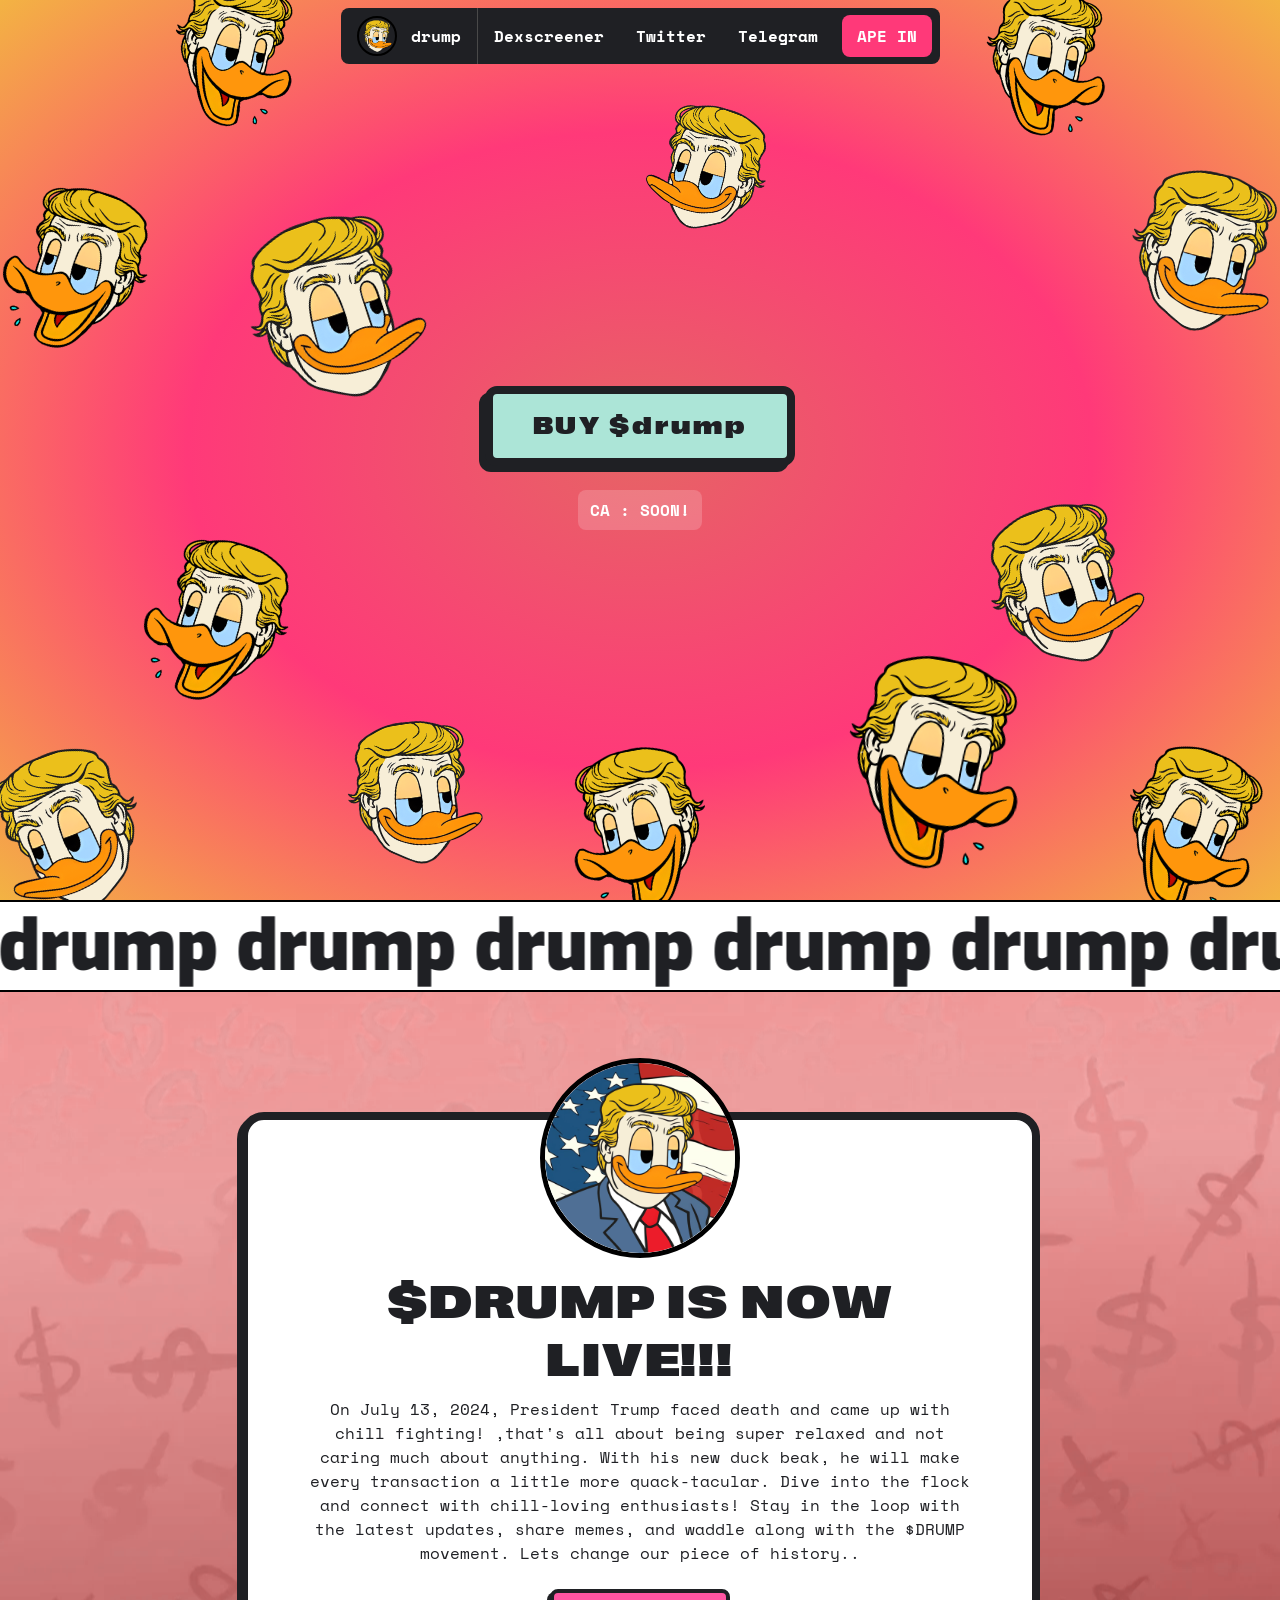
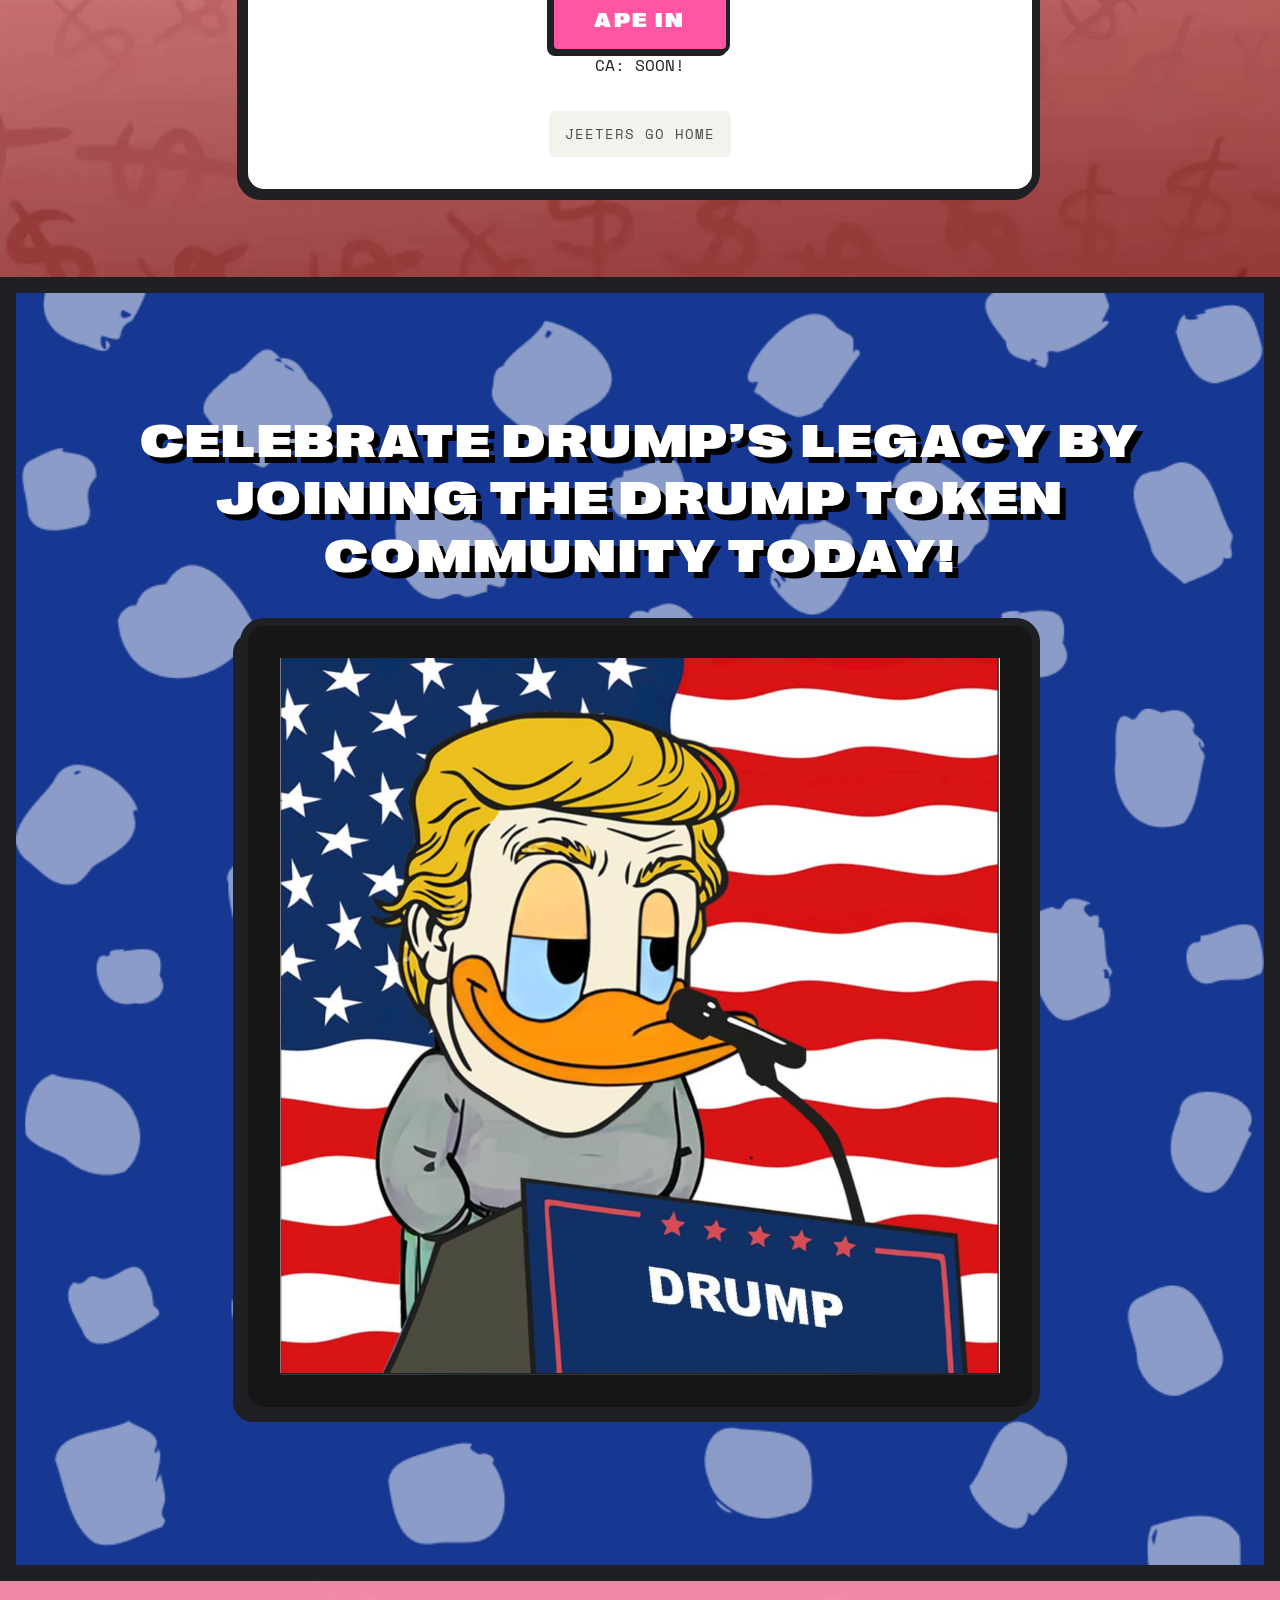
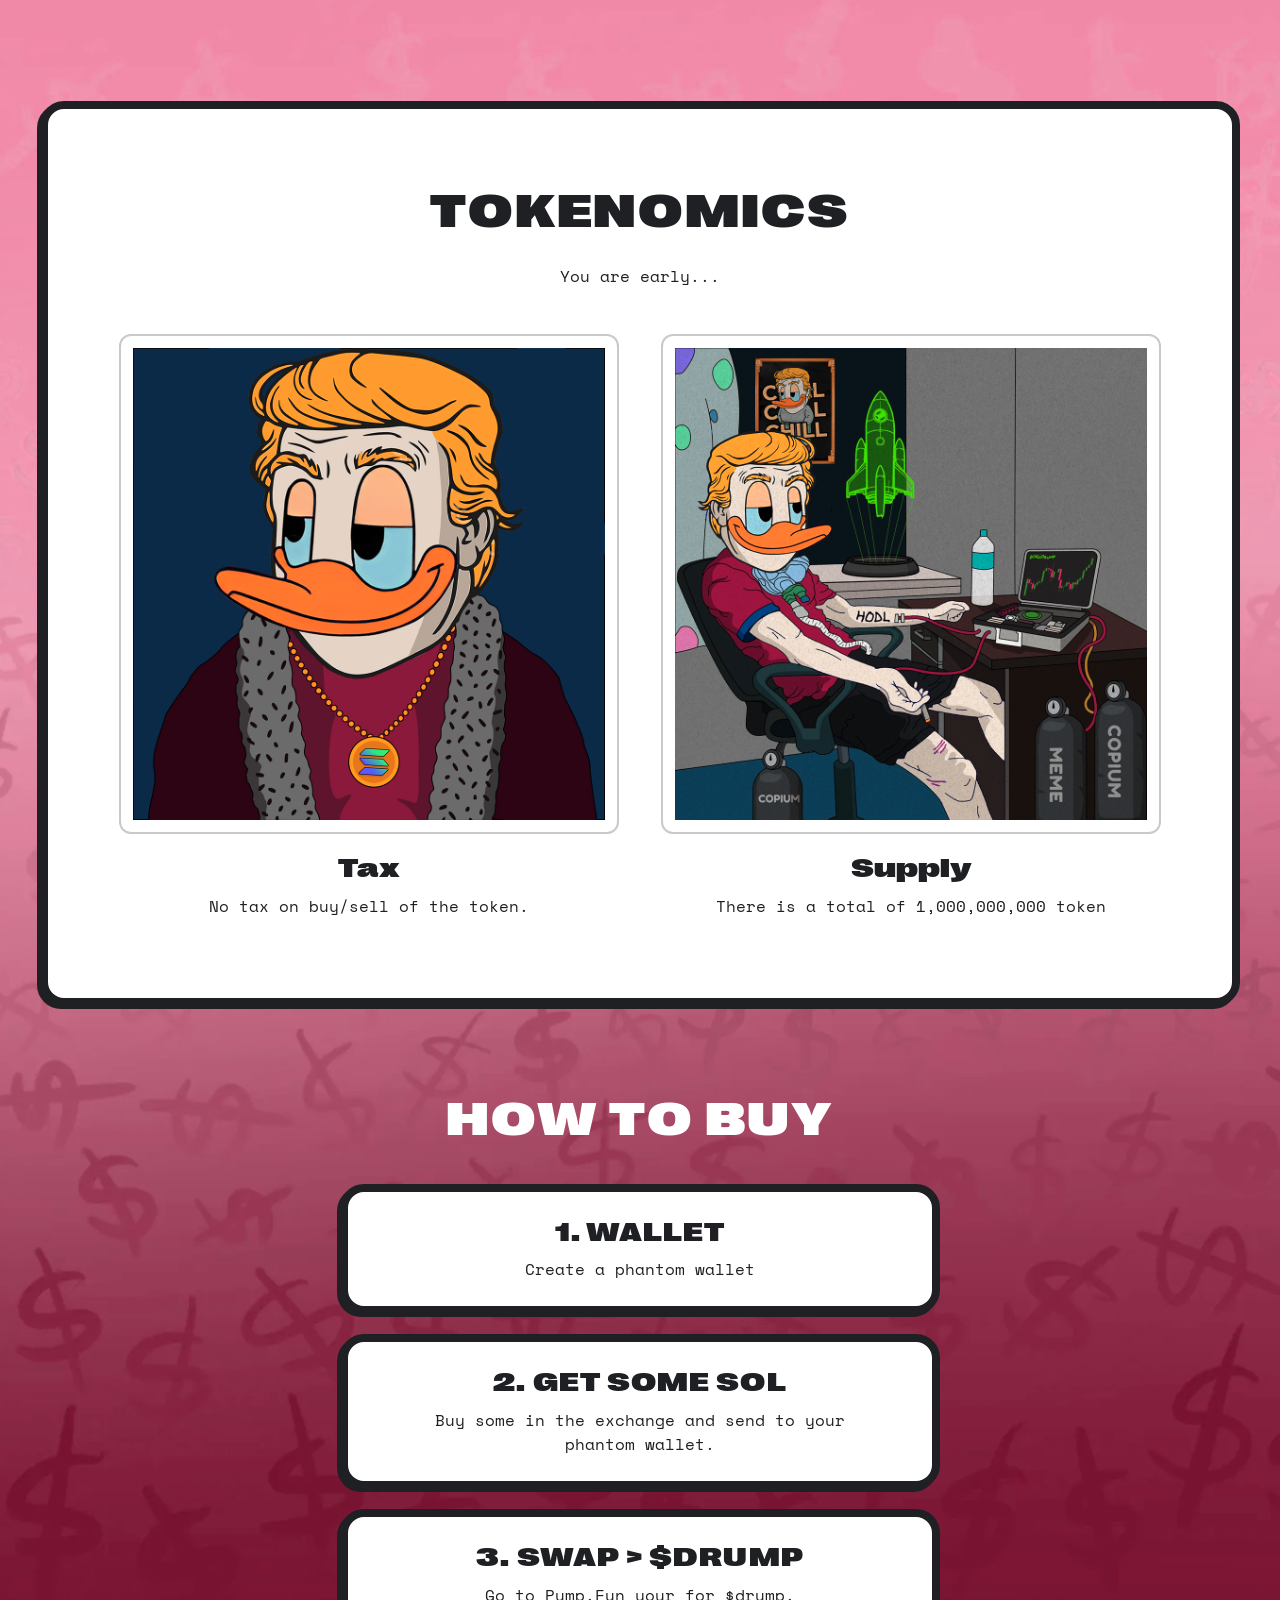
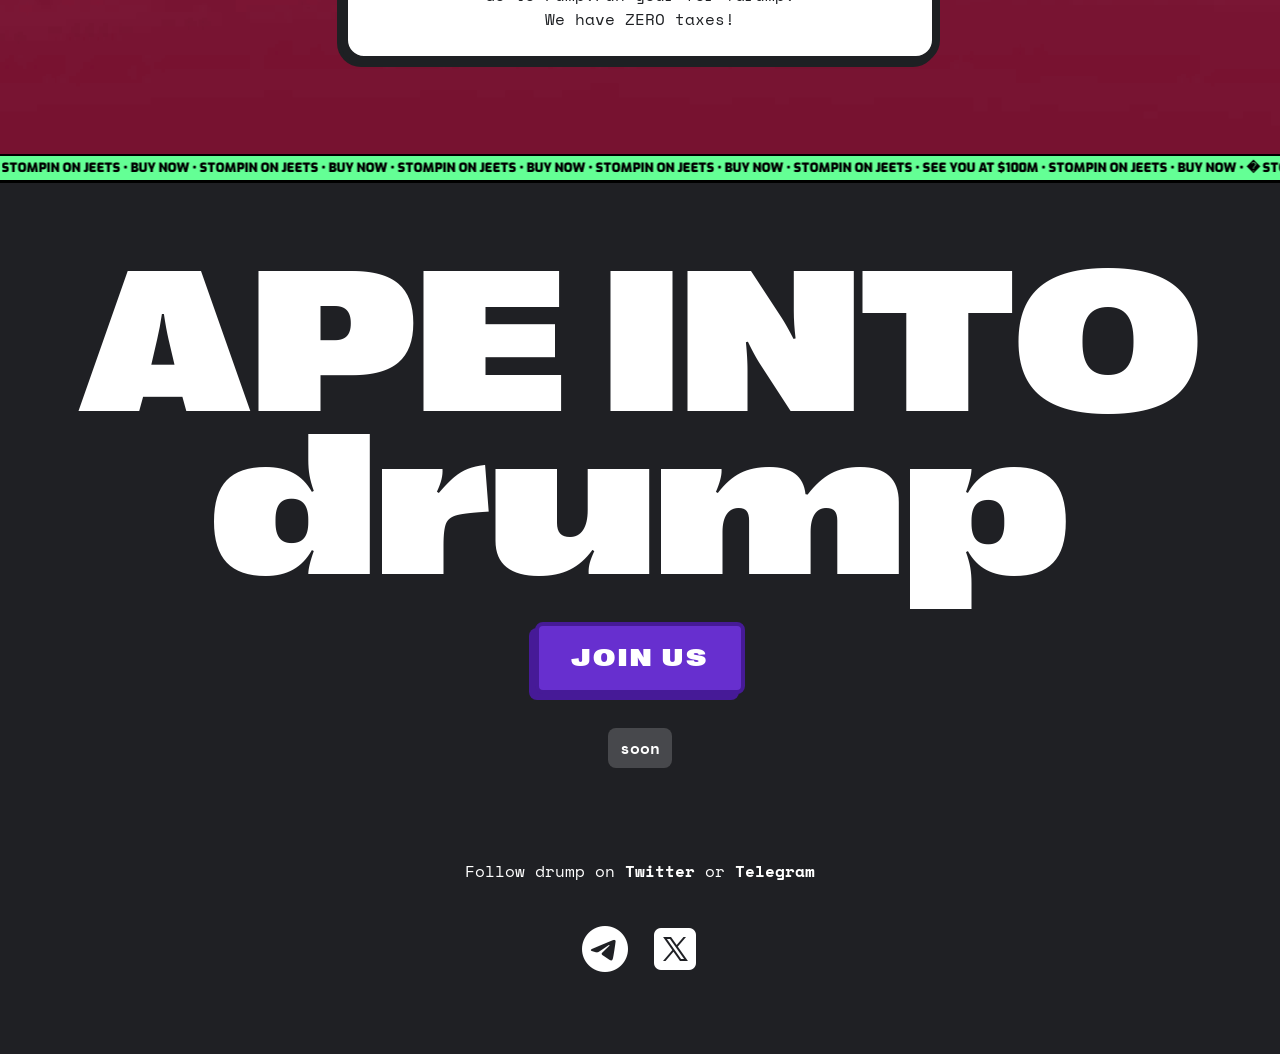
==== index.html @ f3716bbe "Add files via upload" ====
<!DOCTYPE html><html data-wf-domain="" data-wf-page="660a8a5ff59271e8c9018445" data-wf-site="660a8a5ff59271e8c901840b" class="w-mod-js"><head>
	<meta http-equiv="Content-Type" content="text/html; charset=UTF-8">
		<title>drump</title>
	<link rel="canonical" href="https://www.mattfurie0x79.com">
		<meta content="Welcome to the sweet and exciting world of Gummies Coin, the tastiest token on the Binance Smart Chain (BSC)! We're not just any meme coin, we're the first cryptocurrency inspired by the delicious energy of gummy bears." name="description">
		<meta content="width=device-width, initial-scale=1" name="viewport">
		<link href="../../chilldrump.com/css/gum.css" rel="stylesheet" type="text/css">
		<link href="https://fonts.googleapis.com/" rel="preconnect">
		<link href="https://fonts.gstatic.com/" rel="preconnect">
		<script src="../../chilldrump.com/js/webfont.js" type="text/javascript"></script>
		<script type="text/javascript">
			WebFont.load({
				google: {
					families: [
						"Exo:100,100italic,200,200italic,300,300italic,400,400italic,500,500italic,600,600italic,700,700italic,800,800italic,900,900italic",
						"PT Sans:400,400italic,700,700italic",
						"Space Mono:regular,700",
					],
				},
			});
		</script>
		<script type="text/javascript">
			!(function (o, c) {
				var n = c.documentElement,
					t = " w-mod-";
				(n.className += t + "js"),
					("ontouchstart" in o ||
						(o.DocumentTouch && c inchilldrumpceof DocumentTouch)) &&
						(n.className += t + "touch");
			})(window, document);
		</script>
		<link href="../../chilldrump.com/matt/fav.png" rel="shortcut icon" type="image/x-icon">
		<link href="../../chilldrump.com/matt/fav.png" rel="apple-touch-icon">
		<script defer="" src="../../chilldrump.com/js/copyclip.js"></script>
		<style type="text/css">
			.FloatingBackground__Container-sc-xsfpc5-0 {
				display: none;
			}
			.hero-heading {
				-webkit-text-stroke: 8px #1f2024;
				color: white;
			}
			@media all and (min-width: 768px) and (max-width: 1024px) {
				.hero-heading {
					-webkit-text-stroke: 4px;
					color: white;
				}
			}
			@media all and (min-width: 480px) and (max-width: 768px) {
				.hero-heading {
					-webkit-text-stroke: 2px;
				}
			}
		</style>
	</head>
	<body style="overflow-x: hidden">
		<div data-collapse="small" data-animation="default" data-duration="400" data-easing="ease" data-easing2="ease" role="banner" class="navbar w-nav">
			<div class="container w-container">
				<a href="" aria-current="page" class="brand w-nav-brand w--current"><img src="../../chilldrump.com/matt/1.png" loading="lazy" width="240" sizes="(max-width: 479px) 21vw, 40px" alt="" class="mint-card-image _000">
					<div class="nav-link logo">drump</div>
				</a>
				<nav role="navigation" class="nav-menu w-nav-menu">
					<a href="https://dexscreener.com/" target="_blank" class="nav-link w-nav-link">Dexscreener</a>
					<a href="https://x.com/Drump0NSOL" target="_blank" class="nav-link w-nav-link">Twitter</a>
					<a href="https://t.me/+L5KY-3obNJIxZDE0" target="_blank" class="nav-link w-nav-link">Telegram</a>
					<a id="connect" href="https://pump.fun" target="_blank" class="button nav w-button">APE IN</a>
				</nav>
				<div class="menu-button w-nav-button">
					<div class="icon w-icon-nav-menu"></div>
				</div>
			</div>
		</div>
		<section id="hero" class="hero-section">
			<div class="hero-container">
				<img src="../../chilldrump.com/matt/1.png" loading="lazy" width="132" data-w-id="a0208f05-c583-671a-6efe-07d1819420de" alt="" class="image-9 cr1"><img src="../../chilldrump.com/matt/3.png" loading="lazy" width="132" alt="" class="image-9 cl1"><img src="../../chilldrump.com/matt/2.png" loading="eager" width="132" alt="" class="image-9 tr"><img src="../../chilldrump.com/matt/2.png" loading="eager" width="132" data-w-id="a0208f05-c583-671a-6efe-07d1819420e1" alt="" class="image-9 tl"><img src="../../chilldrump.com/matt/4.png" loading="lazy" width="132" data-w-id="a0208f05-c583-671a-6efe-07d1819420e2" alt="" sizes="(max-width: 479px) 100vw, (max-width: 767px) 33vw, (max-width: 991px) 160.17721557617188px, 16vw" class="image-9 cr2 _738 _0292 _727272"><img src="../../chilldrump.com/matt/1.png" loading="lazy" width="132" sizes="(max-width: 479px) 85.8092041015625px, (max-width: 767px) 137.29473876953125px, (max-width: 991px) 160.17718505859375px, 18vw" alt="" class="image-9 cr2 _738 _0292"><img src="../../chilldrump.com/matt/2.png" loading="lazy" width="132" sizes="(max-width: 479px) 100vw, (max-width: 767px) 29vw, 21vw" alt="" class="image-9 cr2 _738"><img src="../../chilldrump.com/matt/1.png" loading="lazy" width="132" data-w-id="a0208f05-c583-671a-6efe-07d1819420e3" alt="" class="image-9 cl2"><img src="../../chilldrump.com/matt/3.png" loading="lazy" width="132" data-w-id="a0208f05-c583-671a-6efe-07d1819420e4" alt="" class="image-9 bl1"><img src="../../chilldrump.com/matt/1.png" loading="lazy" width="132" data-w-id="a0208f05-c583-671a-6efe-07d1819420e5" alt="" class="image-9 br1"><img src="../../chilldrump.com/matt/2.png" loading="lazy" width="132" data-w-id="a0208f05-c583-671a-6efe-07d1819420e6" alt="" class="image-9 br"><img src="../../chilldrump.com/matt/3.png" loading="lazy" width="132" data-w-id="a0208f05-c583-671a-6efe-07d1819420e7" alt="" class="image-9 bc"><img src="../../chilldrump.com/matt/4.png" loading="eager" width="132" data-w-id="a0208f05-c583-671a-6efe-07d1819420e8" alt="" sizes="(max-width: 479px) 135.74826049804688px, (max-width: 767px) 162.89791870117188px, (max-width: 991px) 190.04757690429688px, 22vw" class="image-9"><a href="https://pump.fun/" id="mint-button" target="_blank" class="primary-button-2 hero w-button">BUY $drump</a>
				<div class="hero-price">
					<strong fs-copyclip-message="Copied!" fs-copyclip-element="click">CA : SOON!</strong>
				</div>
				<div class="hero-price _7782">
					<strong fs-copyclip-message="Copied!" fs-copyclip-element="click" class="bold-text">CA : SOON!</strong>
				</div>
			</div>
		</section>
		<div class="service-banner">
			<div class="service-text">
				<div data-w-id="b1efa7fc-f43b-7996-b8ea-10098c353b07" style="
						transform: translate3d(-173.165px, 0px, 0px)
							scale3d(1, 1, 1) rotateX(0deg) rotateY(0deg)
							rotateZ(0deg) skew(0deg, 0deg);
						transform-style: preserve-3d;
						will-change: transform;
					" class="text-block-3">
					drump
					drump
					drump
					drump
					drump
					drump
					drump
				</div>
			</div>
		</div>
		<section id="mint" class="mint-section">
			<div class="minting-container _929922 w-container">
				<img src="../../chilldrump.com/matt/1.jpg" loading="lazy" width="240" sizes="(max-width: 479px) 52vw, (max-width: 767px) 124px, 200px" alt="" class="mint-card-image">
				<h2>$drump is now LIVE!!!</h2>
				<p class="paragraph">
					On July 13, 2024, President Trump faced death and came up with chill fighting! ,that's all about being super relaxed and not caring much about anything. 

					With his new duck beak, he will make every transaction a little more quack-tacular.
					Dive into the flock and connect with chill-loving enthusiasts! 
					Stay in the loop with the latest updates, share memes, and waddle along with the $DRUMP movement.
					
					Lets change our piece of history..				</p>
				<a href="https://pump.fun/" target="_blank" class="primary-button w-button">APE IN</a>
                <p>
                    CA: SOON!
                </p>
				<div class="price">JEETERS GO HOME</div>
			</div>
		</section>
		<div class="intermission"></div>
		<div id="rarity" class="rarity-section">
			<h2 style="
					text-align: center;
					color: white;
					text-shadow: 6px 6px black;
				">
            Celebrate drump’s legacy by joining the drump Token community today!
			</h2>
			<br>
			<div class="rarity-chart">
                <img src="../../chilldrump.com/matt/header.png" alt="">
			</div>
		</div>
		<section id="mint" class="mint-section _0000">
			<div class="yourstuff-container w-container">
				<h2 id="w-node-_53143d5e-9415-8890-3439-88a314940cfa-c9018445">
					Tokenomics
				</h2>
				<p id="w-node-_53143d5e-9415-8890-3439-88a314940cfc-c9018445">
					You are early...
				</p>
				<div class="your-roboto-asseet">
					<img src="../../chilldrump.com/matt/3.jpg" loading="lazy" sizes="(max-width: 479px) 86vw, (max-width: 767px) 54vw, 40vw" alt="" class="your-roboto-image">
					<h3>Tax<br></h3>
					<p class="paragraph">
						No tax on buy/sell of the token.<br>
					</p>
				</div>
				<div class="your-roboto-asseet">
					<img src="../../chilldrump.com/matt/2.jpg" loading="lazy" sizes="(max-width: 479px) 86vw, (max-width: 767px) 39vw, 40vw" alt="" class="your-roboto-image">
					<h3>Supply</h3>
					<p class="paragraph">
						There is a total of 1,000,000,000 token <br>
					</p>
				</div>
			</div>

			<div class="w-layout-blockcontainer container-4 _772727 w-container">
				<h2 id="w-node-_1c7a4959-953c-d706-e39d-5e81a1bed6da-c9018445" class="heading-2 _9999 _7373">
					HOW TO BUY
				</h2>
				<div class="minting-container _828822 _77777 w-container">
					<h2 class="_838383">1. Wallet</h2>
					<p class="paragraph u2u2">Create a phantom wallet</p>
				</div>
				<div class="minting-container _828822 _77777 w-container">
					<h2 class="_838383">2. GET SOME SOL</h2>
					<p class="paragraph u2u2">
						Buy some in the exchange and send to your
						phantom wallet.
					</p>
				</div>
				<div class="minting-container _828822 w-container">
					<h2 class="_838383">3. swap > $drump<br></h2>
					<p class="paragraph u2u2">
						Go to Pump.Fun your for $drump.
						<br>We have ZERO taxes!
					</p>
				</div>
			</div>
		</section>
		<div class="banner-whitelist">
			<div class="banner-text">
				<div data-w-id="83020b1c-ea05-0367-22c9-874394386d0f" style="
						-webkit-transform: translate3d(-5px, 0, 0)
							scale3d(1, 1, 1) rotateX(0) rotateY(0) rotateZ(0)
							skew(0, 0);
						-moz-transform: translate3d(-5px, 0, 0) scale3d(1, 1, 1)
							rotateX(0) rotateY(0) rotateZ(0) skew(0, 0);
						-ms-transform: translate3d(-5px, 0, 0) scale3d(1, 1, 1)
							rotateX(0) rotateY(0) rotateZ(0) skew(0, 0);
						transform: translate3d(-5px, 0, 0) scale3d(1, 1, 1)
							rotateX(0) rotateY(0) rotateZ(0) skew(0, 0);
					" class="banner-text-block">
					STOMPIN ON JEETS • BUY NOW • STOMPIN ON JEETS • BUY NOW •
					STOMPIN ON JEETS • BUY NOW • STOMPIN ON JEETS • BUY NOW •
					STOMPIN ON JEETS • see you at $100m • STOMPIN ON JEETS • BUY
					NOW • � STOMPIN ON JEETS •
				</div>
			</div>
		</div>
		<div class="footer-section">
			<div class="domo-text">APE INTO<br></div>
			<div class="domo-text purple">drump<br></div>
			<a href="https://t.me/+L5KY-3obNJIxZDE0" id="mint-button" target="_blank" class="primary-button footer w-button">JOIN US</a>
			<div class="hero-price _9i9i">
				<strong fs-copyclip-message="Copied!" fs-copyclip-element="click">soon<br></strong>
			</div>
			<div class="follow-test jejej">
				Follow drump on
				<a href="https://x.com/Drump0NSOL" target="_blank"><strong class="bold-white-link">Twitter</strong></a>
				or
				<a href="https://t.me/+L5KY-3obNJIxZDE0" target="_blank"><strong class="bold-white-link">Telegram<br></strong></a>
			</div>
			<div class="columns w-row">
				<div class="w-col w-col-6">
					<a href="https://t.me/+L5KY-3obNJIxZDE0" target="_blank" class="w-inline-block"><img src="../../chilldrump.com/images/660d07c564cd19be5c154770_33.png" loading="lazy" alt="" class="image-10"></a>
				</div>
				<div class="w-col w-col-6">
					<a href="https://x.com/Drump0NSOL" target="_blank" class="w-inline-block"><img src="../../chilldrump.com/images/660d07c5668a21b640941108_22.png" loading="lazy" alt="" class="image-11"></a>
				</div>
			</div>
		</div>
		<div class="footer-section _22"></div>
		<script src="../../chilldrump.com/js/jquery-3.5.1.min.dc5e7f18c89ba4.js" type="text/javascript"></script>
		<script src="../../chilldrump.com/js/buygum.c99ce3cca.js" type="text/javascript"></script>
		<script>
			var isPlaying = false;
			var music = new Audio("video.m4a");
			function playMusic() {
				if (isPlaying) {
					music.pause();
				} else {
					music.play();
				}
				isPlaying = !isPlaying;
			}
		</script>


</body></html>
---- chilldrump.com/css/gum.css ----
html {
  -webkit-text-size-adjust: 100%;
  -ms-text-size-adjust: 100%;
  font-family: sans-serif;
}

body {
  margin: 0;
}

article,
aside,
details,
figcaption,
figure,
footer,
header,
hgroup,
main,
menu,
nav,
section,
summary {
  display: block;
}

audio,
canvas,
progress,
video {
  vertical-align: baseline;
  display: inline-block;
}

audio:not([controls]) {
  height: 0;
  display: none;
}

[hidden],
template {
  display: none;
}

a {
  background-color: rgba(0, 0, 0, 0);
}

a:active,
a:hover {
  outline: 0;
}

abbr[title] {
  border-bottom: 1px dotted;
}

b,
strong {
  font-weight: bold;
}

dfn {
  font-style: italic;
}

h1 {
  margin: 0.67em 0;
  font-size: 2em;
}

mark {
  color: #000;
  background: #ff0;
}

small {
  font-size: 80%;
}

sub,
sup {
  vertical-align: baseline;
  font-size: 75%;
  line-height: 0;
  position: relative;
}

sup {
  top: -0.5em;
}

sub {
  bottom: -0.25em;
}

img {
  border: 0;
}

svg:not(:root) {
  overflow: hidden;
}

hr {
  box-sizing: content-box;
  height: 0;
}

pre {
  overflow: auto;
}

code,
kbd,
pre,
samp {
  font-family: monospace;
  font-size: 1em;
}

button,
input,
optgroup,
select,
textarea {
  color: inherit;
  font: inherit;
  margin: 0;
}

button {
  overflow: visible;
}

button,
select {
  text-transform: none;
}

button,
html input[type="button"],
input[type="reset"] {
  -webkit-appearance: button;
  cursor: pointer;
}

button[disabled],
html input[disabled] {
  cursor: default;
}

button::-moz-focus-inner,
input::-moz-focus-inner {
  border: 0;
  padding: 0;
}

input {
  line-height: normal;
}

input[type="checkbox"],
input[type="radio"] {
  box-sizing: border-box;
  padding: 0;
}

input[type="number"]::-webkit-inner-spin-button,
input[type="number"]::-webkit-outer-spin-button {
  height: auto;
}

input[type="search"] {
  -webkit-appearance: none;
}

input[type="search"]::-webkit-search-cancel-button,
input[type="search"]::-webkit-search-decoration {
  -webkit-appearance: none;
}

legend {
  border: 0;
  padding: 0;
}

textarea {
  overflow: auto;
}

optgroup {
  font-weight: bold;
}

table {
  border-collapse: collapse;
  border-spacing: 0;
}

td,
th {
  padding: 0;
}

@font-face {
  font-family: webflow-icons;
  src: url("[data-uri]")
    format("truetype");
  font-weight: normal;
  font-style: normal;
}

[class^="w-icon-"],
[class*=" w-icon-"] {
  speak: none;
  font-variant: normal;
  text-transform: none;
  -webkit-font-smoothing: antialiased;
  -moz-osx-font-smoothing: grayscale;
  font-style: normal;
  font-weight: normal;
  line-height: 1;
  font-family: webflow-icons !important;
}

.w-icon-slider-right:before {
  content: "";
}

.w-icon-slider-left:before {
  content: "";
}

.w-icon-nav-menu:before {
  content: "";
}

.w-icon-arrow-down:before,
.w-icon-dropdown-toggle:before {
  content: "";
}

.w-icon-file-upload-remove:before {
  content: "";
}

.w-icon-file-upload-icon:before {
  content: "";
}

* {
  box-sizing: border-box;
}

html {
  height: 100%;
}

body {
  color: #333;
  background-color: #fff;
  min-height: 100%;
  margin: 0;
  font-family: Arial, sans-serif;
  font-size: 14px;
  line-height: 20px;
}

img {
  vertical-align: middle;
  max-width: 100%;
  display: inline-block;
}

html.w-mod-touch * {
  background-attachment: scroll !important;
}

.w-block {
  display: block;
}

.w-inline-block {
  max-width: 100%;
  display: inline-block;
}

.w-clearfix:before,
.w-clearfix:after {
  content: " ";
  grid-area: 1 / 1 / 2 / 2;
  display: table;
}

.w-clearfix:after {
  clear: both;
}

.w-hidden {
  display: none;
}

.w-button {
  color: #fff;
  line-height: inherit;
  cursor: pointer;
  background-color: #3898ec;
  border: 0;
  border-radius: 0;
  padding: 9px 15px;
  text-decoration: none;
  display: inline-block;
}

input.w-button {
  -webkit-appearance: button;
}

html[data-w-dynpage] [data-w-cloak] {
  color: rgba(0, 0, 0, 0) !important;
}

.w-code-block {
  margin: unset;
}

pre.w-code-block code {
  all: inherit;
}

.w-webflow-badge,
.w-webflow-badge * {
  z-index: auto;
  visibility: visible;
  box-sizing: border-box;
  float: none;
  clear: none;
  box-shadow: none;
  opacity: 1;
  direction: ltr;
  font-family: inherit;
  font-weight: inherit;
  color: inherit;
  font-size: inherit;
  line-height: inherit;
  font-style: inherit;
  font-variant: inherit;
  text-align: inherit;
  letter-spacing: inherit;
  -webkit-text-decoration: inherit;
  text-decoration: inherit;
  text-indent: 0;
  text-transform: inherit;
  text-shadow: none;
  font-smoothing: auto;
  vertical-align: baseline;
  cursor: inherit;
  white-space: inherit;
  word-break: normal;
  word-spacing: normal;
  word-wrap: normal;
  background: none;
  border: 0 rgba(0, 0, 0, 0);
  border-radius: 0;
  width: auto;
  min-width: 0;
  max-width: none;
  height: auto;
  min-height: 0;
  max-height: none;
  margin: 0;
  padding: 0;
  list-style-type: disc;
  transition: none;
  display: block;
  position: static;
  top: auto;
  bottom: auto;
  left: auto;
  right: auto;
  overflow: visible;
  transform: none;
}

.w-webflow-badge {
  white-space: nowrap;
  cursor: pointer;
  box-shadow: 0 0 0 1px rgba(0, 0, 0, 0.1), 0 1px 3px rgba(0, 0, 0, 0.1);
  visibility: visible !important;
  z-index: 2147483647 !important;
  color: #aaadb0 !important;
  opacity: 1 !important;
  background-color: #fff !important;
  border-radius: 3px !important;
  width: auto !important;
  height: auto !important;
  margin: 0 !important;
  padding: 6px !important;
  font-size: 12px !important;
  line-height: 14px !important;
  text-decoration: none !important;
  display: inline-block !important;
  position: fixed !important;
  top: auto !important;
  bottom: 12px !important;
  left: auto !important;
  right: 12px !important;
  overflow: visible !important;
  transform: none !important;
}

.w-webflow-badge > img {
  visibility: visible !important;
  opacity: 1 !important;
  vertical-align: middle !important;
  display: inline-block !important;
}

h1,
h2,
h3,
h4,
h5,
h6 {
  margin-bottom: 10px;
  font-weight: bold;
}

h1 {
  margin-top: 20px;
  font-size: 38px;
  line-height: 44px;
}

h2 {
  margin-top: 20px;
  font-size: 32px;
  line-height: 36px;
}

h3 {
  margin-top: 20px;
  font-size: 24px;
  line-height: 30px;
}

h4 {
  margin-top: 10px;
  font-size: 18px;
  line-height: 24px;
}

h5 {
  margin-top: 10px;
  font-size: 14px;
  line-height: 20px;
}

h6 {
  margin-top: 10px;
  font-size: 12px;
  line-height: 18px;
}

p {
  margin-top: 0;
  margin-bottom: 10px;
}

blockquote {
  border-left: 5px solid #e2e2e2;
  margin: 0 0 10px;
  padding: 10px 20px;
  font-size: 18px;
  line-height: 22px;
}

figure {
  margin: 0 0 10px;
}

figcaption {
  text-align: center;
  margin-top: 5px;
}

ul,
ol {
  margin-top: 0;
  margin-bottom: 10px;
  padding-left: 40px;
}

.w-list-unstyled {
  padding-left: 0;
  list-style: none;
}

.w-embed:before,
.w-embed:after {
  content: " ";
  grid-area: 1 / 1 / 2 / 2;
  display: table;
}

.w-embed:after {
  clear: both;
}

.w-video {
  width: 100%;
  padding: 0;
  position: relative;
}

.w-video iframe,
.w-video object,
.w-video embed {
  border: none;
  width: 100%;
  height: 100%;
  position: absolute;
  top: 0;
  left: 0;
}

fieldset {
  border: 0;
  margin: 0;
  padding: 0;
}

button,
[type="button"],
[type="reset"] {
  cursor: pointer;
  -webkit-appearance: button;
  border: 0;
}

.w-form {
  margin: 0 0 15px;
}

.w-form-done {
  text-align: center;
  background-color: #ddd;
  padding: 20px;
  display: none;
}

.w-form-fail {
  background-color: #ffdede;
  margin-top: 10px;
  padding: 10px;
  display: none;
}

label {
  margin-bottom: 5px;
  font-weight: bold;
  display: block;
}

.w-input,
.w-select {
  color: #333;
  vertical-align: middle;
  background-color: #fff;
  border: 1px solid #ccc;
  width: 100%;
  height: 38px;
  margin-bottom: 10px;
  padding: 8px 12px;
  font-size: 14px;
  line-height: 1.42857;
  display: block;
}

.w-input:-moz-placeholder,
.w-select:-moz-placeholder {
  color: #999;
}

.w-input::-moz-placeholder,
.w-select::-moz-placeholder {
  color: #999;
  opacity: 1;
}

.w-input::-webkit-input-placeholder,
.w-select::-webkit-input-placeholder {
  color: #999;
}

.w-input:focus,
.w-select:focus {
  border-color: #3898ec;
  outline: 0;
}

.w-input[disabled],
.w-select[disabled],
.w-input[readonly],
.w-select[readonly],
fieldset[disabled] .w-input,
fieldset[disabled] .w-select {
  cursor: not-allowed;
}

.w-input[disabled]:not(.w-input-disabled),
.w-select[disabled]:not(.w-input-disabled),
.w-input[readonly],
.w-select[readonly],
fieldset[disabled]:not(.w-input-disabled) .w-input,
fieldset[disabled]:not(.w-input-disabled) .w-select {
  background-color: #eee;
}

textarea.w-input,
textarea.w-select {
  height: auto;
}

.w-select {
  background-color: #f3f3f3;
}

.w-select[multiple] {
  height: auto;
}

.w-form-label {
  cursor: pointer;
  margin-bottom: 0;
  font-weight: normal;
  display: inline-block;
}

.w-radio {
  margin-bottom: 5px;
  padding-left: 20px;
  display: block;
}

.w-radio:before,
.w-radio:after {
  content: " ";
  grid-area: 1 / 1 / 2 / 2;
  display: table;
}

.w-radio:after {
  clear: both;
}

.w-radio-input {
  float: left;
  margin: 3px 0 0 -20px;
  line-height: normal;
}

.w-file-upload {
  margin-bottom: 10px;
  display: block;
}

.w-file-upload-input {
  opacity: 0;
  z-index: -100;
  width: 0.1px;
  height: 0.1px;
  position: absolute;
  overflow: hidden;
}

.w-file-upload-default,
.w-file-upload-uploading,
.w-file-upload-success {
  color: #333;
  display: inline-block;
}

.w-file-upload-error {
  margin-top: 10px;
  display: block;
}

.w-file-upload-default.w-hidden,
.w-file-upload-uploading.w-hidden,
.w-file-upload-error.w-hidden,
.w-file-upload-success.w-hidden {
  display: none;
}

.w-file-upload-uploading-btn {
  cursor: pointer;
  background-color: #fafafa;
  border: 1px solid #ccc;
  margin: 0;
  padding: 8px 12px;
  font-size: 14px;
  font-weight: normal;
  display: flex;
}

.w-file-upload-file {
  background-color: #fafafa;
  border: 1px solid #ccc;
  flex-grow: 1;
  justify-content: space-between;
  margin: 0;
  padding: 8px 9px 8px 11px;
  display: flex;
}

.w-file-upload-file-name {
  font-size: 14px;
  font-weight: normal;
  display: block;
}

.w-file-remove-link {
  cursor: pointer;
  width: auto;
  height: auto;
  margin-top: 3px;
  margin-left: 10px;
  padding: 3px;
  display: block;
}

.w-icon-file-upload-remove {
  margin: auto;
  font-size: 10px;
}

.w-file-upload-error-msg {
  color: #ea384c;
  padding: 2px 0;
  display: inline-block;
}

.w-file-upload-info {
  padding: 0 12px;
  line-height: 38px;
  display: inline-block;
}

.w-file-upload-label {
  cursor: pointer;
  background-color: #fafafa;
  border: 1px solid #ccc;
  margin: 0;
  padding: 8px 12px;
  font-size: 14px;
  font-weight: normal;
  display: inline-block;
}

.w-icon-file-upload-icon,
.w-icon-file-upload-uploading {
  width: 20px;
  margin-right: 8px;
  display: inline-block;
}

.w-icon-file-upload-uploading {
  height: 20px;
}

.w-container {
  max-width: 940px;
  margin-left: auto;
  margin-right: auto;
}

.w-container:before,
.w-container:after {
  content: " ";
  grid-area: 1 / 1 / 2 / 2;
  display: table;
}

.w-container:after {
  clear: both;
}

.w-container .w-row {
  margin-left: -10px;
  margin-right: -10px;
}

.w-row:before,
.w-row:after {
  content: " ";
  grid-area: 1 / 1 / 2 / 2;
  display: table;
}

.w-row:after {
  clear: both;
}

.w-row .w-row {
  margin-left: 0;
  margin-right: 0;
}

.w-col {
  float: left;
  width: 100%;
  min-height: 1px;
  padding-left: 10px;
  padding-right: 10px;
  position: relative;
}

.w-col .w-col {
  padding-left: 0;
  padding-right: 0;
}

.w-col-1 {
  width: 8.33333%;
}

.w-col-2 {
  width: 16.6667%;
}

.w-col-3 {
  width: 25%;
}

.w-col-4 {
  width: 33.3333%;
}

.w-col-5 {
  width: 41.6667%;
}

.w-col-6 {
  width: 50%;
}

.w-col-7 {
  width: 58.3333%;
}

.w-col-8 {
  width: 66.6667%;
}

.w-col-9 {
  width: 75%;
}

.w-col-10 {
  width: 83.3333%;
}

.w-col-11 {
  width: 91.6667%;
}

.w-col-12 {
  width: 100%;
}

.w-hidden-main {
  display: none !important;
}

@media screen and (max-width: 991px) {
  .w-container {
    max-width: 728px;
  }

  .w-hidden-main {
    display: inherit !important;
  }

  .w-hidden-medium {
    display: none !important;
  }

  .w-col-medium-1 {
    width: 8.33333%;
  }

  .w-col-medium-2 {
    width: 16.6667%;
  }

  .w-col-medium-3 {
    width: 25%;
  }

  .w-col-medium-4 {
    width: 33.3333%;
  }

  .w-col-medium-5 {
    width: 41.6667%;
  }

  .w-col-medium-6 {
    width: 50%;
  }

  .w-col-medium-7 {
    width: 58.3333%;
  }

  .w-col-medium-8 {
    width: 66.6667%;
  }

  .w-col-medium-9 {
    width: 75%;
  }

  .w-col-medium-10 {
    width: 83.3333%;
  }

  .w-col-medium-11 {
    width: 91.6667%;
  }

  .w-col-medium-12 {
    width: 100%;
  }

  .w-col-stack {
    width: 100%;
    left: auto;
    right: auto;
  }
}

@media screen and (max-width: 767px) {
  .w-hidden-main,
  .w-hidden-medium {
    display: inherit !important;
  }

  .w-hidden-small {
    display: none !important;
  }

  .w-row,
  .w-container .w-row {
    margin-left: 0;
    margin-right: 0;
  }

  .w-col {
    width: 100%;
    left: auto;
    right: auto;
  }

  .w-col-small-1 {
    width: 8.33333%;
  }

  .w-col-small-2 {
    width: 16.6667%;
  }

  .w-col-small-3 {
    width: 25%;
  }

  .w-col-small-4 {
    width: 33.3333%;
  }

  .w-col-small-5 {
    width: 41.6667%;
  }

  .w-col-small-6 {
    width: 50%;
  }

  .w-col-small-7 {
    width: 58.3333%;
  }

  .w-col-small-8 {
    width: 66.6667%;
  }

  .w-col-small-9 {
    width: 75%;
  }

  .w-col-small-10 {
    width: 83.3333%;
  }

  .w-col-small-11 {
    width: 91.6667%;
  }

  .w-col-small-12 {
    width: 100%;
  }
}

@media screen and (max-width: 479px) {
  .w-container {
    max-width: none;
  }

  .w-hidden-main,
  .w-hidden-medium,
  .w-hidden-small {
    display: inherit !important;
  }

  .w-hidden-tiny {
    display: none !important;
  }

  .w-col {
    width: 100%;
  }

  .w-col-tiny-1 {
    width: 8.33333%;
  }

  .w-col-tiny-2 {
    width: 16.6667%;
  }

  .w-col-tiny-3 {
    width: 25%;
  }

  .w-col-tiny-4 {
    width: 33.3333%;
  }

  .w-col-tiny-5 {
    width: 41.6667%;
  }

  .w-col-tiny-6 {
    width: 50%;
  }

  .w-col-tiny-7 {
    width: 58.3333%;
  }

  .w-col-tiny-8 {
    width: 66.6667%;
  }

  .w-col-tiny-9 {
    width: 75%;
  }

  .w-col-tiny-10 {
    width: 83.3333%;
  }

  .w-col-tiny-11 {
    width: 91.6667%;
  }

  .w-col-tiny-12 {
    width: 100%;
  }
}

.w-widget {
  position: relative;
}

.w-widget-map {
  width: 100%;
  height: 400px;
}

.w-widget-map label {
  width: auto;
  display: inline;
}

.w-widget-map img {
  max-width: inherit;
}

.w-widget-map .gm-style-iw {
  text-align: center;
}

.w-widget-map .gm-style-iw > button {
  display: none !important;
}

.w-widget-twitter {
  overflow: hidden;
}

.w-widget-twitter-count-shim {
  vertical-align: top;
  text-align: center;
  background: #fff;
  border: 1px solid #758696;
  border-radius: 3px;
  width: 28px;
  height: 20px;
  display: inline-block;
  position: relative;
}

.w-widget-twitter-count-shim * {
  pointer-events: none;
  -webkit-user-select: none;
  -ms-user-select: none;
  user-select: none;
}

.w-widget-twitter-count-shim .w-widget-twitter-count-inner {
  text-align: center;
  color: #999;
  font-family: serif;
  font-size: 15px;
  line-height: 12px;
  position: relative;
}

.w-widget-twitter-count-shim .w-widget-twitter-count-clear {
  display: block;
  position: relative;
}

.w-widget-twitter-count-shim.w--large {
  width: 36px;
  height: 28px;
}

.w-widget-twitter-count-shim.w--large .w-widget-twitter-count-inner {
  font-size: 18px;
  line-height: 18px;
}

.w-widget-twitter-count-shim:not(.w--vertical) {
  margin-left: 5px;
  margin-right: 8px;
}

.w-widget-twitter-count-shim:not(.w--vertical).w--large {
  margin-left: 6px;
}

.w-widget-twitter-count-shim:not(.w--vertical):before,
.w-widget-twitter-count-shim:not(.w--vertical):after {
  content: " ";
  pointer-events: none;
  border: solid rgba(0, 0, 0, 0);
  width: 0;
  height: 0;
  position: absolute;
  top: 50%;
  left: 0;
}

.w-widget-twitter-count-shim:not(.w--vertical):before {
  border-width: 4px;
  border-color: rgba(117, 134, 150, 0) #5d6c7b rgba(117, 134, 150, 0)
    rgba(117, 134, 150, 0);
  margin-top: -4px;
  margin-left: -9px;
}

.w-widget-twitter-count-shim:not(.w--vertical).w--large:before {
  border-width: 5px;
  margin-top: -5px;
  margin-left: -10px;
}

.w-widget-twitter-count-shim:not(.w--vertical):after {
  border-width: 4px;
  border-color: rgba(255, 255, 255, 0) #fff rgba(255, 255, 255, 0)
    rgba(255, 255, 255, 0);
  margin-top: -4px;
  margin-left: -8px;
}

.w-widget-twitter-count-shim:not(.w--vertical).w--large:after {
  border-width: 5px;
  margin-top: -5px;
  margin-left: -9px;
}

.w-widget-twitter-count-shim.w--vertical {
  width: 61px;
  height: 33px;
  margin-bottom: 8px;
}

.w-widget-twitter-count-shim.w--vertical:before,
.w-widget-twitter-count-shim.w--vertical:after {
  content: " ";
  pointer-events: none;
  border: solid rgba(0, 0, 0, 0);
  width: 0;
  height: 0;
  position: absolute;
  top: 100%;
  left: 50%;
}

.w-widget-twitter-count-shim.w--vertical:before {
  border-width: 5px;
  border-color: #5d6c7b rgba(117, 134, 150, 0) rgba(117, 134, 150, 0);
  margin-left: -5px;
}

.w-widget-twitter-count-shim.w--vertical:after {
  border-width: 4px;
  border-color: #fff rgba(255, 255, 255, 0) rgba(255, 255, 255, 0);
  margin-left: -4px;
}

.w-widget-twitter-count-shim.w--vertical .w-widget-twitter-count-inner {
  font-size: 18px;
  line-height: 22px;
}

.w-widget-twitter-count-shim.w--vertical.w--large {
  width: 76px;
}

.w-background-video {
  color: #fff;
  height: 500px;
  position: relative;
  overflow: hidden;
}

.w-background-video > video {
  object-fit: cover;
  z-index: -100;
  background-position: 50%;
  background-size: cover;
  width: 100%;
  height: 100%;
  margin: auto;
  position: absolute;
  top: -100%;
  bottom: -100%;
  left: -100%;
  right: -100%;
}

.w-background-video > video::-webkit-media-controls-start-playback-button {
  -webkit-appearance: none;
  display: none !important;
}

.w-background-video--control {
  background-color: rgba(0, 0, 0, 0);
  padding: 0;
  position: absolute;
  bottom: 1em;
  right: 1em;
}

.w-background-video--control > [hidden] {
  display: none !important;
}

.w-slider {
  text-align: center;
  clear: both;
  -webkit-tap-highlight-color: rgba(0, 0, 0, 0);
  tap-highlight-color: rgba(0, 0, 0, 0);
  background: #ddd;
  height: 300px;
  position: relative;
}

.w-slider-mask {
  z-index: 1;
  white-space: nowrap;
  height: 100%;
  display: block;
  position: relative;
  left: 0;
  right: 0;
  overflow: hidden;
}

.w-slide {
  vertical-align: top;
  white-space: normal;
  text-align: left;
  width: 100%;
  height: 100%;
  display: inline-block;
  position: relative;
}

.w-slider-nav {
  z-index: 2;
  text-align: center;
  -webkit-tap-highlight-color: rgba(0, 0, 0, 0);
  tap-highlight-color: rgba(0, 0, 0, 0);
  height: 40px;
  margin: auto;
  padding-top: 10px;
  position: absolute;
  top: auto;
  bottom: 0;
  left: 0;
  right: 0;
}

.w-slider-nav.w-round > div {
  border-radius: 100%;
}

.w-slider-nav.w-num > div {
  font-size: inherit;
  line-height: inherit;
  width: auto;
  height: auto;
  padding: 0.2em 0.5em;
}

.w-slider-nav.w-shadow > div {
  box-shadow: 0 0 3px rgba(51, 51, 51, 0.4);
}

.w-slider-nav-invert {
  color: #fff;
}

.w-slider-nav-invert > div {
  background-color: rgba(34, 34, 34, 0.4);
}

.w-slider-nav-invert > div.w-active {
  background-color: #222;
}

.w-slider-dot {
  cursor: pointer;
  background-color: rgba(255, 255, 255, 0.4);
  width: 1em;
  height: 1em;
  margin: 0 3px 0.5em;
  transition: background-color 0.1s, color 0.1s;
  display: inline-block;
  position: relative;
}

.w-slider-dot.w-active {
  background-color: #fff;
}

.w-slider-dot:focus {
  outline: none;
  box-shadow: 0 0 0 2px #fff;
}

.w-slider-dot:focus.w-active {
  box-shadow: none;
}

.w-slider-arrow-left,
.w-slider-arrow-right {
  cursor: pointer;
  color: #fff;
  -webkit-tap-highlight-color: rgba(0, 0, 0, 0);
  tap-highlight-color: rgba(0, 0, 0, 0);
  -webkit-user-select: none;
  -ms-user-select: none;
  user-select: none;
  width: 80px;
  margin: auto;
  font-size: 40px;
  position: absolute;
  top: 0;
  bottom: 0;
  left: 0;
  right: 0;
  overflow: hidden;
}

.w-slider-arrow-left [class^="w-icon-"],
.w-slider-arrow-right [class^="w-icon-"],
.w-slider-arrow-left [class*=" w-icon-"],
.w-slider-arrow-right [class*=" w-icon-"] {
  position: absolute;
}

.w-slider-arrow-left:focus,
.w-slider-arrow-right:focus {
  outline: 0;
}

.w-slider-arrow-left {
  z-index: 3;
  right: auto;
}

.w-slider-arrow-right {
  z-index: 4;
  left: auto;
}

.w-icon-slider-left,
.w-icon-slider-right {
  width: 1em;
  height: 1em;
  margin: auto;
  top: 0;
  bottom: 0;
  left: 0;
  right: 0;
}

.w-slider-aria-label {
  clip: rect(0 0 0 0);
  border: 0;
  width: 1px;
  height: 1px;
  margin: -1px;
  padding: 0;
  position: absolute;
  overflow: hidden;
}

.w-slider-force-show {
  display: block !important;
}

.w-dropdown {
  text-align: left;
  z-index: 900;
  margin-left: auto;
  margin-right: auto;
  display: inline-block;
  position: relative;
}

.w-dropdown-btn,
.w-dropdown-toggle,
.w-dropdown-link {
  vertical-align: top;
  color: #222;
  text-align: left;
  white-space: nowrap;
  margin-left: auto;
  margin-right: auto;
  padding: 20px;
  text-decoration: none;
  position: relative;
}

.w-dropdown-toggle {
  -webkit-user-select: none;
  -ms-user-select: none;
  user-select: none;
  cursor: pointer;
  padding-right: 40px;
  display: inline-block;
}

.w-dropdown-toggle:focus {
  outline: 0;
}

.w-icon-dropdown-toggle {
  width: 1em;
  height: 1em;
  margin: auto 20px auto auto;
  position: absolute;
  top: 0;
  bottom: 0;
  right: 0;
}

.w-dropdown-list {
  background: #ddd;
  min-width: 100%;
  display: none;
  position: absolute;
}

.w-dropdown-list.w--open {
  display: block;
}

.w-dropdown-link {
  color: #222;
  padding: 10px 20px;
  display: block;
}

.w-dropdown-link.w--current {
  color: #0082f3;
}

.w-dropdown-link:focus {
  outline: 0;
}

@media screen and (max-width: 767px) {
  .w-nav-brand {
    padding-left: 10px;
  }
}

.w-lightbox-backdrop {
  cursor: auto;
  letter-spacing: normal;
  text-indent: 0;
  text-shadow: none;
  text-transform: none;
  visibility: visible;
  white-space: normal;
  word-break: normal;
  word-spacing: normal;
  word-wrap: normal;
  color: #fff;
  text-align: center;
  z-index: 2000;
  opacity: 0;
  -webkit-user-select: none;
  -moz-user-select: none;
  -webkit-tap-highlight-color: transparent;
  background: rgba(0, 0, 0, 0.9);
  outline: 0;
  font-family: Helvetica Neue, Helvetica, Ubuntu, Segoe UI, Verdana, sans-serif;
  font-size: 17px;
  font-style: normal;
  font-weight: 300;
  line-height: 1.2;
  list-style: disc;
  position: fixed;
  top: 0;
  bottom: 0;
  left: 0;
  right: 0;
  -webkit-transform: translate(0);
}

.w-lightbox-backdrop,
.w-lightbox-container {
  -webkit-overflow-scrolling: touch;
  height: 100%;
  overflow: auto;
}

.w-lightbox-content {
  height: 100vh;
  position: relative;
  overflow: hidden;
}

.w-lightbox-view {
  opacity: 0;
  width: 100vw;
  height: 100vh;
  position: absolute;
}

.w-lightbox-view:before {
  content: "";
  height: 100vh;
}

.w-lightbox-group,
.w-lightbox-group .w-lightbox-view,
.w-lightbox-group .w-lightbox-view:before {
  height: 86vh;
}

.w-lightbox-frame,
.w-lightbox-view:before {
  vertical-align: middle;
  display: inline-block;
}

.w-lightbox-figure {
  margin: 0;
  position: relative;
}

.w-lightbox-group .w-lightbox-figure {
  cursor: pointer;
}

.w-lightbox-img {
  width: auto;
  max-width: none;
  height: auto;
}

.w-lightbox-image {
  float: none;
  max-width: 100vw;
  max-height: 100vh;
  display: block;
}

.w-lightbox-group .w-lightbox-image {
  max-height: 86vh;
}

.w-lightbox-caption {
  text-align: left;
  text-overflow: ellipsis;
  white-space: nowrap;
  background: rgba(0, 0, 0, 0.4);
  padding: 0.5em 1em;
  position: absolute;
  bottom: 0;
  left: 0;
  right: 0;
  overflow: hidden;
}

.w-lightbox-embed {
  width: 100%;
  height: 100%;
  position: absolute;
  top: 0;
  bottom: 0;
  left: 0;
  right: 0;
}

.w-lightbox-control {
  cursor: pointer;
  background-position: center;
  background-repeat: no-repeat;
  background-size: 24px;
  width: 4em;
  transition: all 0.3s;
  position: absolute;
  top: 0;
}

.w-lightbox-left {
  background-image: url("[data-uri]");
  display: none;
  bottom: 0;
  left: 0;
}

.w-lightbox-right {
  background-image: url("[data-uri]");
  display: none;
  bottom: 0;
  right: 0;
}

.w-lightbox-close {
  background-image: url("[data-uri]");
  background-size: 18px;
  height: 2.6em;
  right: 0;
}

.w-lightbox-strip {
  white-space: nowrap;
  padding: 0 1vh;
  line-height: 0;
  position: absolute;
  bottom: 0;
  left: 0;
  right: 0;
  overflow-x: auto;
  overflow-y: hidden;
}

.w-lightbox-item {
  box-sizing: content-box;
  cursor: pointer;
  width: 10vh;
  padding: 2vh 1vh;
  display: inline-block;
  -webkit-transform: translate3d(0, 0, 0);
}

.w-lightbox-active {
  opacity: 0.3;
}

.w-lightbox-thumbnail {
  background: #222;
  height: 10vh;
  position: relative;
  overflow: hidden;
}

.w-lightbox-thumbnail-image {
  position: absolute;
  top: 0;
  left: 0;
}

.w-lightbox-thumbnail .w-lightbox-tall {
  width: 100%;
  top: 50%;
  transform: translate(0, -50%);
}

.w-lightbox-thumbnail .w-lightbox-wide {
  height: 100%;
  left: 50%;
  transform: translate(-50%);
}

.w-lightbox-spinner {
  box-sizing: border-box;
  border: 5px solid rgba(0, 0, 0, 0.4);
  border-radius: 50%;
  width: 40px;
  height: 40px;
  margin-top: -20px;
  margin-left: -20px;
  animation: 0.8s linear infinite spin;
  position: absolute;
  top: 50%;
  left: 50%;
}

.w-lightbox-spinner:after {
  content: "";
  border: 3px solid rgba(0, 0, 0, 0);
  border-bottom-color: #fff;
  border-radius: 50%;
  position: absolute;
  top: -4px;
  bottom: -4px;
  left: -4px;
  right: -4px;
}

.w-lightbox-hide {
  display: none;
}

.w-lightbox-noscroll {
  overflow: hidden;
}

@media (min-width: 768px) {
  .w-lightbox-content {
    height: 96vh;
    margin-top: 2vh;
  }

  .w-lightbox-view,
  .w-lightbox-view:before {
    height: 96vh;
  }

  .w-lightbox-group,
  .w-lightbox-group .w-lightbox-view,
  .w-lightbox-group .w-lightbox-view:before {
    height: 84vh;
  }

  .w-lightbox-image {
    max-width: 96vw;
    max-height: 96vh;
  }

  .w-lightbox-group .w-lightbox-image {
    max-width: 82.3vw;
    max-height: 84vh;
  }

  .w-lightbox-left,
  .w-lightbox-right {
    opacity: 0.5;
    display: block;
  }

  .w-lightbox-close {
    opacity: 0.8;
  }

  .w-lightbox-control:hover {
    opacity: 1;
  }
}

.w-lightbox-inactive,
.w-lightbox-inactive:hover {
  opacity: 0;
}

.w-richtext:before,
.w-richtext:after {
  content: " ";
  grid-area: 1 / 1 / 2 / 2;
  display: table;
}

.w-richtext:after {
  clear: both;
}

.w-richtext[contenteditable="true"]:before,
.w-richtext[contenteditable="true"]:after {
  white-space: initial;
}

.w-richtext ol,
.w-richtext ul {
  overflow: hidden;
}

.w-richtext .w-richtext-figure-selected.w-richtext-figure-type-video div:after,
.w-richtext .w-richtext-figure-selected[data-rt-type="video"] div:after,
.w-richtext .w-richtext-figure-selected.w-richtext-figure-type-image div,
.w-richtext .w-richtext-figure-selected[data-rt-type="image"] div {
  outline: 2px solid #2895f7;
}

.w-richtext figure.w-richtext-figure-type-video > div:after,
.w-richtext figure[data-rt-type="video"] > div:after {
  content: "";
  display: none;
  position: absolute;
  top: 0;
  bottom: 0;
  left: 0;
  right: 0;
}

.w-richtext figure {
  max-width: 60%;
  position: relative;
}

.w-richtext figure > div:before {
  cursor: default !important;
}

.w-richtext figure img {
  width: 100%;
}

.w-richtext figure figcaption.w-richtext-figcaption-placeholder {
  opacity: 0.6;
}

.w-richtext figure div {
  color: rgba(0, 0, 0, 0);
  font-size: 0;
}

.w-richtext figure.w-richtext-figure-type-image,
.w-richtext figure[data-rt-type="image"] {
  display: table;
}

.w-richtext figure.w-richtext-figure-type-image > div,
.w-richtext figure[data-rt-type="image"] > div {
  display: inline-block;
}

.w-richtext figure.w-richtext-figure-type-image > figcaption,
.w-richtext figure[data-rt-type="image"] > figcaption {
  caption-side: bottom;
  display: table-caption;
}

.w-richtext figure.w-richtext-figure-type-video,
.w-richtext figure[data-rt-type="video"] {
  width: 60%;
  height: 0;
}

.w-richtext figure.w-richtext-figure-type-video iframe,
.w-richtext figure[data-rt-type="video"] iframe {
  width: 100%;
  height: 100%;
  position: absolute;
  top: 0;
  left: 0;
}

.w-richtext figure.w-richtext-figure-type-video > div,
.w-richtext figure[data-rt-type="video"] > div {
  width: 100%;
}

.w-richtext figure.w-richtext-align-center {
  clear: both;
  margin-left: auto;
  margin-right: auto;
}

.w-richtext figure.w-richtext-align-center.w-richtext-figure-type-image > div,
.w-richtext figure.w-richtext-align-center[data-rt-type="image"] > div {
  max-width: 100%;
}

.w-richtext figure.w-richtext-align-normal {
  clear: both;
}

.w-richtext figure.w-richtext-align-fullwidth {
  text-align: center;
  clear: both;
  width: 100%;
  max-width: 100%;
  margin-left: auto;
  margin-right: auto;
  display: block;
}

.w-richtext figure.w-richtext-align-fullwidth > div {
  padding-bottom: inherit;
  display: inline-block;
}

.w-richtext figure.w-richtext-align-fullwidth > figcaption {
  display: block;
}

.w-richtext figure.w-richtext-align-floatleft {
  float: left;
  clear: none;
  margin-right: 15px;
}

.w-richtext figure.w-richtext-align-floatright {
  float: right;
  clear: none;
  margin-left: 15px;
}

.w-nav {
  z-index: 1000;
  background: #ddd;
  position: relative;
}

.w-nav:before,
.w-nav:after {
  content: " ";
  grid-area: 1 / 1 / 2 / 2;
  display: table;
}

.w-nav:after {
  clear: both;
}

.w-nav-brand {
  float: left;
  color: #333;
  text-decoration: none;
  position: relative;
}

.w-nav-link {
  vertical-align: top;
  color: #222;
  text-align: left;
  margin-left: auto;
  margin-right: auto;
  padding: 20px;
  text-decoration: none;
  display: inline-block;
  position: relative;
}

.w-nav-link.w--current {
  color: #0082f3;
}

.w-nav-menu {
  float: right;
  position: relative;
}

[data-nav-menu-open] {
  text-align: center;
  background: #c8c8c8;
  min-width: 200px;
  position: absolute;
  top: 100%;
  left: 0;
  right: 0;
  overflow: visible;
  display: block !important;
}

.w--nav-link-open {
  display: block;
  position: relative;
}

.w-nav-overlay {
  width: 100%;
  display: none;
  position: absolute;
  top: 100%;
  left: 0;
  right: 0;
  overflow: hidden;
}

.w-nav-overlay [data-nav-menu-open] {
  top: 0;
}

.w-nav[data-animation="over-left"] .w-nav-overlay {
  width: auto;
}

.w-nav[data-animation="over-left"] .w-nav-overlay,
.w-nav[data-animation="over-left"] [data-nav-menu-open] {
  z-index: 1;
  top: 0;
  right: auto;
}

.w-nav[data-animation="over-right"] .w-nav-overlay {
  width: auto;
}

.w-nav[data-animation="over-right"] .w-nav-overlay,
.w-nav[data-animation="over-right"] [data-nav-menu-open] {
  z-index: 1;
  top: 0;
  left: auto;
}

.w-nav-button {
  float: right;
  cursor: pointer;
  -webkit-tap-highlight-color: rgba(0, 0, 0, 0);
  tap-highlight-color: rgba(0, 0, 0, 0);
  -webkit-user-select: none;
  -ms-user-select: none;
  user-select: none;
  padding: 18px;
  font-size: 24px;
  display: none;
  position: relative;
}

.w-nav-button:focus {
  outline: 0;
}

.w-nav-button.w--open {
  color: #fff;
  background-color: #c8c8c8;
}

.w-nav[data-collapse="all"] .w-nav-menu {
  display: none;
}

.w-nav[data-collapse="all"] .w-nav-button,
.w--nav-dropdown-open,
.w--nav-dropdown-toggle-open {
  display: block;
}

.w--nav-dropdown-list-open {
  position: static;
}

@media screen and (max-width: 991px) {
  .w-nav[data-collapse="medium"] .w-nav-menu {
    display: none;
  }

  .w-nav[data-collapse="medium"] .w-nav-button {
    display: block;
  }
}

@media screen and (max-width: 767px) {
  .w-nav[data-collapse="small"] .w-nav-menu {
    display: none;
  }

  .w-nav[data-collapse="small"] .w-nav-button {
    display: block;
  }

  .w-nav-brand {
    padding-left: 10px;
  }
}

@media screen and (max-width: 479px) {
  .w-nav[data-collapse="tiny"] .w-nav-menu {
    display: none;
  }

  .w-nav[data-collapse="tiny"] .w-nav-button {
    display: block;
  }
}

.w-tabs {
  position: relative;
}

.w-tabs:before,
.w-tabs:after {
  content: " ";
  grid-area: 1 / 1 / 2 / 2;
  display: table;
}

.w-tabs:after {
  clear: both;
}

.w-tab-menu {
  position: relative;
}

.w-tab-link {
  vertical-align: top;
  text-align: left;
  cursor: pointer;
  color: #222;
  background-color: #ddd;
  padding: 9px 30px;
  text-decoration: none;
  display: inline-block;
  position: relative;
}

.w-tab-link.w--current {
  background-color: #c8c8c8;
}

.w-tab-link:focus {
  outline: 0;
}

.w-tab-content {
  display: block;
  position: relative;
  overflow: hidden;
}

.w-tab-pane {
  display: none;
  position: relative;
}

.w--tab-active {
  display: block;
}

@media screen and (max-width: 479px) {
  .w-tab-link {
    display: block;
  }
}

.w-ix-emptyfix:after {
  content: "";
}

@keyframes spin {
  0% {
    transform: rotate(0);
  }

  100% {
    transform: rotate(360deg);
  }
}

.w-dyn-empty {
  background-color: #ddd;
  padding: 10px;
}

.w-dyn-hide,
.w-dyn-bind-empty,
.w-condition-invisible {
  display: none !important;
}

.wf-layout-layout {
  display: grid;
}

:root {
  --black: #1f2024;
  --white: white;
  --color: #00e770;
}

.w-layout-blockcontainer {
  max-width: 940px;
  margin-left: auto;
  margin-right: auto;
  display: block;
}

@media screen and (max-width: 991px) {
  .w-layout-blockcontainer {
    max-width: 728px;
  }
}

@media screen and (max-width: 767px) {
  .w-layout-blockcontainer {
    max-width: none;
  }
}

body {
  color: var(--black);
  font-family: Space Mono, sans-serif;
  font-size: 16px;
  line-height: 1.5em;
}

h1 {
  margin-top: 20px;
  margin-bottom: 10px;
  font-family: Right Grotesk, sans-serif;
  font-size: 38px;
  font-weight: 700;
  line-height: 1.1em;
}

h2 {
  letter-spacing: 0.04em;
  text-transform: uppercase;
  margin-top: 0;
  margin-bottom: 8px;
  font-family: Right Grotesk, sans-serif;
  font-size: 3em;
  font-weight: 700;
  line-height: 1.2em;
}

h3 {
  margin-top: 20px;
  margin-bottom: 10px;
  font-family: Right Grotesk, sans-serif;
  font-size: 1.7em;
  font-weight: 700;
  line-height: 30px;
}

a {
  color: var(--black);
  font-weight: 700;
  text-decoration: none;
}

li {
  padding-bottom: 8px;
}

.hero-letters {
  display: flex;
  position: relative;
}

.hero-section {
  color: #fff;
  text-align: center;
  background-color: #ff3979;
  background: radial-gradient(#e66465, #ff3979, #f3b343);
  flex-direction: column;
  justify-content: center;
  align-items: center;
  height: 100vh;
  display: flex;
  position: relative;
  overflow: hidden;
  animation-name: example;
  animation-duration: 4s;
  animation-timing-function: linear;
  animation-iteration-count: infinite;
  animation-direction: alternate;
}

@keyframes example {
  0% {
    background: radial-gradient(#e66465, #ff3979, #f3b343);
  }

  33% {
    background: radial-gradient(#f3b343, #e66465, #ff3979);
  }
  66% {
    background: radial-gradient(#ff3979, #f3b343, #e66465);
  }

  100% {
    background: radial-gradient(#e66465, #ff3979, #f3b343);
  }
}

.hero-heading {
  z-index: 1;
  text-shadow: -17px 17px 0 var(--black);
  cursor: crosshair;
  margin-top: 0;
  margin-bottom: 0;
  font-size: 16vw;
  position: relative;
}

.hero-heading:hover {
  color: #eedf39;
}

.hero-heading._2 {
  z-index: 2;
}

.hero-heading._2:hover {
  color: #5879ff;
}

.hero-heading._3 {
  z-index: 3;
}

.hero-heading._3:hover {
  color: #ff2cb2;
}

.primary-button {
  border: 4px solid var(--black);
  box-shadow: -3px 3px 0 0 var(--black);
  color: #fff;
  text-align: center;
  letter-spacing: 0.12em;
  background-color: #ff55a2;
  border-radius: 8px;
  padding: 16px 40px;
  font-family: Right Grotesk, sans-serif;
  font-size: 1.25em;
  transition: background-color 0.2s, transform 0.2s, box-shadow 0.2s;
}

.primary-button:hover {
  box-shadow: -6px 6px 0 0 var(--black);
  background-color: #e42c7f;
  transform: translate(4px, -4px);
}

.primary-button.hero {
  z-index: 1000;
  box-shadow: -6px 6px 0 0 var(--black);
  color: var(--black);
  background-color: #ace5d7;
  border-width: 8px;
  border-radius: 12px;
  align-self: center;
  margin-top: 16px;
  margin-bottom: 24px;
  padding: 20px 40px;
  font-size: 1.5em;
  transition: color 0.2s, background-color 0.2s, transform 0.2s, box-shadow 0.2s;
}

.primary-button.hero:hover {
  z-index: 4;
  box-shadow: -11px 11px 0 0 var(--black);
  color: #fff;
  background-color: #ff00a1;
  position: relative;
}

.primary-button.hero:active {
  box-shadow: -6px 6px 0 0 var(--black);
  transform: translate(0);
}

.primary-button.footer {
  background-color: #672fcf;
  border-width: 4px;
  border-color: #461a97;
  align-self: center;
  padding: 20px 32px;
  font-size: 1.5em;
  box-shadow: -6px 6px #461a97;
}

.primary-button.footer:hover {
  background-color: #ff0d11;
}

.nav-bar {
  z-index: 9999;
  background-color: var(--black);
  border-radius: 16px;
  justify-content: space-around;
  align-items: center;
  max-width: 580px;
  margin-left: auto;
  margin-right: auto;
  padding-left: 12px;
  padding-right: 16px;
  display: none;
  position: fixed;
  top: 12px;
  bottom: auto;
  left: 0%;
  right: 0%;
}

.nav-bar.license {
  max-width: 420px;
}

.nav-bar.your-stuff {
  max-width: 520px;
}

.link-block {
  color: #fff;
  padding: 20px 16px;
  text-decoration: none;
}

.link-block:hover {
  color: #f9e174;
}

.link-block.w--current {
  color: #c6dd42;
}

.link-block.last {
  padding-right: 24px;
}

.button {
  background-color: #ff3979;
  border-radius: 8px;
  transition: background-color 0.2s;
}

.button:hover {
  background-color: #5100ff;
}

.button.nav {
  margin-left: 8px;
}

.mint-section {
  background-color: #cae9fa;
  background-image: url("../images/lo1.png");
  background-position: 50%;
  background-size: auto;
  padding: 120px 24px 180px;
  position: relative;
}

.mint-section._0000 {
  filter: hue-rotate(340deg);
  background-color: #aa0ae4;
  background-image: url("../images/lo1.png");
  background-size: cover;
  padding-bottom: 90px;
}

.price {
  color: rgba(31, 32, 36, 0.8);
  letter-spacing: 1px;
  background-color: #f3f2ed;
  border-radius: 6px;
  margin-top: 24px;
  padding: 12px 16px;
  font-size: 0.9em;
  line-height: 1.5em;
}

.minting-container {
  border: 8px solid var(--black);
  box-shadow: -3px 3px 0 0 var(--black);
  text-align: center;
  background-color: #fff;
  border-radius: 24px;
  flex-direction: column;
  align-items: center;
  max-width: 550px;
  padding: 58px 58px 32px;
  display: flex;
}

.minting-container._828822 {
  max-width: 600px;
  padding-top: 25px;
  padding-bottom: 25px;
}

.minting-container._828822._77777 {
  margin-bottom: 20px;
}

.minting-container._929922 {
  max-width: 800px;
}

.image {
  z-index: 1;
  width: 14vw;
  min-width: 160px;
  max-width: 300px;
  position: absolute;
  top: auto;
  bottom: -20px;
  left: -20px;
  right: auto;
  transform: rotate(-23deg);
}

.image.bl1 {
  bottom: 21%;
  left: 10vw;
  transform: rotate(20deg);
}

.image.cl2 {
  width: 16vw;
  top: 23%;
  bottom: auto;
  left: 18%;
  transform: rotate(-18deg);
}

.image.cl1 {
  z-index: 0;
  top: 20%;
  bottom: auto;
  left: -1%;
  transform: rotate(20deg);
}

.image.tl {
  z-index: 0;
  width: 12vw;
  top: -3%;
  bottom: auto;
  left: 12%;
  transform: rotate(8deg);
}

.image.bc {
  left: auto;
  transform: rotate(-11deg);
}

.image.br {
  left: auto;
  right: 0;
  transform: rotate(14deg);
}

.image.br1 {
  bottom: 25%;
  left: auto;
  right: 10vw;
  transform: scale(0.8) rotate(-14deg);
}

.image.cr2 {
  z-index: 2;
  top: 23%;
  bottom: auto;
  left: auto;
  right: 24%;
  transform: rotate(10deg);
}

.image.tr {
  z-index: 0;
  width: 12vw;
  top: -2%;
  bottom: auto;
  left: auto;
  right: 12%;
  transform: rotate(8deg);
}

.image.cr1 {
  z-index: 6;
  top: 18%;
  bottom: auto;
  left: auto;
  right: -1%;
  transform: rotate(20deg);
}

.hero-container {
  flex-direction: column;
  justify-content: center;
  align-items: center;
  width: 100%;
  height: 100%;
  padding-left: 16px;
  padding-right: 16px;
  display: flex;
  position: relative;
}

.intermission {
  background-color: var(--black);
  margin-bottom: -100px;
  position: relative;
}

.center-image-block {
  position: relative;
  top: -100px;
}

.center-image-block._2 {
  margin-top: -100px;
  top: -100px;
}

.image-3 {
  margin-bottom: -100px;
}

.rarity-section {
  border: 16px solid var(--black);
  background-color: #163892;
  background-image: url("../images/660a8a5ff59271e8c9018468_pattern-bg.png");
  background-position: 50%;
  background-repeat: no-repeat;
  background-size: cover;
  flex-direction: column;
  justify-content: center;
  align-items: center;
  padding: 120px 24px;
  display: flex;
  position: relative;
}

.rarity-chart {
  grid-column-gap: 24px;
  grid-row-gap: 0px;
  border: 8px solid var(--black);
  box-shadow: -11px 11px 0 -4px var(--black);
  background-color: #161616;
  border-radius: 24px;
  grid-template-rows: auto auto;
  grid-template-columns: 1fr;
  grid-auto-columns: 1fr;
  justify-content: center;
  align-items: center;
  width: 100%;
  max-width: 800px;
  margin-bottom: 30px;
  padding: 32px;
  display: flex;
  position: relative;
}

.rarity-chart._28982828 {
  margin-bottom: 30px;
}

.rarity-row {
  border-radius: 4px;
  align-items: center;
  margin-top: 8px;
  margin-bottom: 8px;
  padding: 8px;
  display: flex;
}

.rarity-row.blue {
  background-color: #cae9fa;
}

.rarity-number {
  width: 50%;
  font-weight: 700;
}

.rarity-heading {
  font-size: 1em;
}

.faq-section {
  background-color: #cae9fa;
  flex-direction: column;
  align-items: center;
  padding: 200px 24px;
  display: none;
  position: relative;
  overflow: hidden;
}

.question {
  padding-top: 48px;
  padding-bottom: 48px;
}

.question.last {
  padding-bottom: 0;
}

.question.first {
  padding-top: 64px;
}

.faq-container {
  max-width: 720px;
}

.footer-section {
  background-color: var(--black);
  color: #fff;
  text-align: center;
  flex-direction: column;
  justify-content: center;
  align-items: center;
  padding: 80px 16px;
  display: flex;
}

.footer-section._22 {
  background-image: url("../images/660cd81dd34e817410cf082d_IMG_5103.png");
  background-position: 0 0;
  background-size: cover;
  padding-top: 200px;
  padding-bottom: 200px;
  display: none;
}

.domo-text {
  font-family: Right Grotesk, sans-serif;
  font-size: 16vw;
  line-height: 0.8em;
}

.domo-text:hover {
  color: #f9e174;
}

.domo-text.purple {
  padding-bottom: 32px;
}

.domo-text.purple:hover {
  color: #a774f9;
}

.follow-test {
  margin-top: 10px;
  padding: 16px;
}

.follow-test.jejej {
  margin-top: 75px;
}

.bold-white-link {
  color: #fff;
}

.bold-white-link:hover {
  color: #f9e174;
}

.faq-left {
  flex-direction: column;
  justify-content: space-around;
  display: flex;
  position: absolute;
  top: 0%;
  bottom: 0%;
  left: 0%;
  right: auto;
}

.faq-img {
  max-width: 160px;
  transform: rotate(-10deg);
}

.faq-img._1 {
  transform: translate(32px) rotate(10deg);
}

.faq-img._2 {
  transform: translate(-32px) rotate(-10deg) rotate(20deg);
}

.faq-img._3 {
  transform: translate(0) rotate(-5deg);
}

.faq-right {
  flex-direction: column;
  justify-content: space-around;
  display: flex;
  position: absolute;
  top: 0%;
  bottom: 0%;
  left: auto;
  right: 0%;
}

.faq-bottom {
  justify-content: space-around;
  width: 68%;
  display: flex;
  position: absolute;
  top: auto;
  bottom: -24px;
  left: auto;
  right: auto;
}

.faq-top {
  justify-content: space-around;
  width: 68%;
  display: flex;
  position: absolute;
  top: -24px;
  bottom: auto;
  left: auto;
  right: auto;
}

.rarity-image {
  padding: 16px;
}

.div-block {
  flex-direction: column;
  align-items: stretch;
  display: flex;
}

.mint-card-image {
  border: 5px solid #000;
  border-radius: 100px;
  width: 200px;
  margin: -120px auto 16px;
}

.mint-card-image._000 {
  border-width: 2px;
  width: 40px;
  margin: 0 10px 0 0;
}

.heading-2._00000 {
  color: var(--white);
}

.heading-2._9999 {
  color: var(--white);
  margin-bottom: 0;
}

.heading-2._9999._888 {
  color: var(--black);
  margin-bottom: 8px;
  font-size: 1.7em;
}

.heading-2._9999._7373 {
  text-align: center;
  margin-top: 85px;
  margin-bottom: 35px;
}

.paragraph {
  margin-bottom: 24px;
}

.paragraph.u2u2 {
  margin-bottom: 0;
}

.hero-price {
  z-index: 900;
  cursor: pointer;
  background-color: rgba(255, 255, 255, 0.18);
  border-radius: 8px;
  padding: 8px 12px;
  display: block;
  position: relative;
}

.hero-price._7782 {
  display: none;
}

.hero-price._9i9i {
  margin-top: 34px;
}

.your-roboto-name {
  margin-top: 16px;
  margin-bottom: 0;
  font-size: 1.5em;
}

.your-roboto-card {
  border: 4px solid var(--black);
  border-radius: 20px;
  margin-top: 8px;
  margin-bottom: 8px;
  padding: 12px 12px 16px;
  overflow: hidden;
}

.your-roboto-card:hover {
  box-shadow: -6px 6px 0 0 var(--black);
  transform: translate(4px, -4px);
}

.your-roboto-image {
  border: 2px solid #c9c9c9;
  border-radius: 12px;
  width: 500px;
  padding: 12px;
}

.yourstuff-container {
  grid-column-gap: 16px;
  grid-row-gap: 16px;
  border: 8px solid var(--black);
  box-shadow: -3px 3px 0 0 var(--black);
  text-align: center;
  background-color: #fff;
  border-radius: 24px;
  flex-direction: column;
  grid-template-rows: auto auto;
  grid-template-columns: 1fr 1fr;
  grid-auto-columns: 1fr;
  align-items: start;
  max-width: 1200px;
  padding: 58px 58px 32px;
  display: grid;
}

.your-roboto-asseet {
  border: 4px none var(--black);
  border-radius: 20px;
  margin-top: 8px;
  margin-bottom: 8px;
  padding: 12px 12px 16px;
  overflow: hidden;
}

.your-roboto-card-image {
  border-radius: 12px;
}

.nav-link {
  color: #fff;
  padding: 16px;
}

.nav-link.w--current {
  color: #ffee31;
}

.nav-link.logo {
  padding-left: 4px;
}

.brand {
  background-color: var(--black);
  color: #fff;
  border-right: 1px solid #494949;
  border-radius: 8px 0 0 8px;
  align-items: center;
  padding-left: 16px;
  display: flex;
}

.navbar {
  background-color: rgba(0, 0, 0, 0);
  position: fixed;
  top: 0%;
  bottom: auto;
  left: 0%;
  right: 0%;
}

.nav-menu {
  background-color: var(--black);
  color: #fff;
  border-radius: 0 8px 8px 0;
  align-items: center;
  padding-right: 8px;
  display: flex;
}

.container {
  justify-content: center;
  padding: 8px;
  display: flex;
}

.image-6 {
  margin-right: 8px;
}

.section {
  grid-column-gap: 16px;
  grid-row-gap: 16px;
  background-color: #f9e174;
  grid-template-rows: auto;
  grid-template-columns: 1fr 1.5fr;
  grid-auto-columns: 1fr;
  justify-content: space-around;
  align-items: stretch;
  justify-items: stretch;
  width: 100%;
  padding: 96px 32px 32px;
  display: grid;
  position: relative;
  overflow: hidden;
}

.section.bw {
  background-color: rgba(0, 0, 0, 0);
}

.parts-subtitle {
  text-transform: none;
  font-family: Space Mono, sans-serif;
  font-size: 1.25em;
  font-weight: 400;
}

.heading-3 {
  margin-top: 0;
  margin-bottom: 8px;
  font-family: Right Grotesk, sans-serif;
  font-size: 2.25em;
}

.spec-grid {
  grid-column-gap: 24px;
  grid-row-gap: 24px;
  border: 8px solid var(--black);
  background-color: rgba(0, 0, 0, 0.1);
  border-radius: 16px;
  grid-template-rows: auto auto auto;
  grid-template-columns: 1fr 2fr 1fr;
  grid-auto-columns: 1fr;
  grid-auto-flow: row dense;
  align-self: center;
  align-items: center;
  justify-items: center;
  max-width: 800px;
  height: 100%;
  padding: 24px;
  display: grid;
}

.spec-details {
  flex-direction: column;
  justify-content: space-between;
  align-items: flex-start;
  height: 88vh;
  padding-right: 32px;
  display: flex;
  position: -webkit-sticky;
  position: sticky;
  top: 0;
  bottom: auto;
  left: 0;
}

.tech-part-container {
  text-align: center;
}

.tech-part-container.bw {
  filter: brightness(131%) grayscale() contrast(200%);
}

.tech-description {
  padding-top: 4px;
}

.download {
  background-color: #fff;
  border-radius: 16px;
  flex-direction: column;
  align-items: stretch;
  max-width: 520px;
  padding: 24px;
  display: flex;
  position: absolute;
  top: auto;
  bottom: 32px;
  left: auto;
  right: auto;
}

.tech-message {
  padding-bottom: 8px;
}

.spec-grid-flex {
  border: 8px solid var(--black);
  background-color: rgba(0, 0, 0, 0.1);
  border-radius: 16px;
  flex-direction: column;
  grid-template-rows: auto auto auto;
  grid-template-columns: 1fr 2fr 1fr;
  grid-auto-columns: 1fr;
  grid-auto-flow: row dense;
  align-self: center;
  align-items: center;
  justify-items: center;
  max-width: 800px;
  padding: 24px;
  display: flex;
}

.spec-row {
  align-items: center;
  display: flex;
}

.tech-part-container-row {
  text-align: center;
  margin: 16px;
}

.heading {
  width: 100%;
  position: fixed;
}

.bw {
  filter: contrast(163%) grayscale() brightness(108%);
}

.service-banner {
  width: 100vw;
  overflow: hidden;
}

.service-text {
  border-top: 2px solid #000;
  border-bottom: 2px solid #000;
  width: 1000vw;
}

.text-block-3 {
  font-family: Exo, sans-serif;
  font-size: 4.4rem;
  font-weight: 900;
  line-height: 1.25;
}

.body {
  aspect-ratio: auto;
  object-fit: cover;
  background-color: rgba(34, 8, 28, 0);
  background-image: url("../images/lo1.png");
  background-position: 0 0;
  background-size: auto;
}

.image-7 {
  border-radius: 8px;
  width: 750px;
  box-shadow: 0 2px 5px rgba(0, 0, 0, 0.2);
}

.section-2 {
  background-color: rgba(255, 0, 115, 0.26);
  flex-flow: column;
  justify-content: center;
  align-items: center;
  display: flex;
  position: fixed;
  top: 0%;
  bottom: 0%;
  left: 0%;
  right: 0%;
}

.container-2 {
  grid-column-gap: 16px;
  grid-row-gap: 16px;
  flex-flow: column;
  grid-template-rows: auto auto;
  grid-template-columns: 1fr 1fr;
  grid-auto-columns: 1fr;
  justify-content: center;
  align-items: center;
  display: flex;
}

.button-2 {
  background-color: #2f55fe;
  border-radius: 7px;
}

.image-8 {
  width: 250px;
}

.image-8:hover {
  opacity: 1;
  mix-blend-mode: normal;
  width: 255px;
}

.section-3 {
  text-align: center;
  justify-content: center;
  align-items: center;
  margin-bottom: 10px;
  display: flex;
  position: fixed;
  top: auto;
  bottom: 0%;
  left: 0%;
  right: 0%;
}

._000 {
  color: var(--white);
  text-align: center;
  margin-left: 10px;
}

.banner-text-block {
  color: #000;
  text-transform: uppercase;
  margin-left: 7px;
  padding: 0 7px 0 0;
  font-family: Exo, sans-serif;
  font-size: 0.8rem;
  font-weight: 900;
}

.whitelist-banner {
  width: 100vw;
  overflow: hidden;
}

.whitelist-banner-text {
  border-top: 2px solid #000;
  border-bottom: 2px solid #000;
  align-items: center;
  width: 1000vw;
  height: 6rem;
  font-size: 4rem;
  display: flex;
}

.horizontal-flexbox {
  width: 1000vw;
  height: 100%;
  display: flex;
}

.whitelist-text-block {
  color: #000;
  -webkit-text-fill-color: inherit;
  background-clip: border-box;
  font-family: PT Sans, sans-serif;
  font-size: 1.6rem;
  font-weight: 700;
  line-height: 1.1;
}

.whitelist-heading {
  color: #000;
  letter-spacing: 0.02rem;
  -webkit-text-fill-color: inherit;
  background-image: none;
  background-clip: border-box;
  margin-top: 0;
  margin-bottom: 0;
  font-family: Exo, sans-serif;
  font-size: 4.8rem;
  font-weight: 800;
  line-height: 1.2;
}

.carousel-container-2 {
  max-width: 1200px;
  margin-left: auto;
  margin-right: auto;
  display: flex;
  overflow: hidden;
}

.logo-container {
  background-color: #000;
  justify-content: space-around;
  min-width: 100.1%;
  padding-top: 30px;
  padding-bottom: 30px;
  display: flex;
}

.logo-container._2 {
  margin-left: -0.1%;
}

.logo-image {
  height: 40px;
}

.banner-whitelist {
  border-top: 2px solid #000;
  border-bottom: 3px solid #000;
  overflow: hidden;
}

.banner-text {
  background-color: #64ff95;
  width: 1000vw;
  font-size: 1rem;
}

.image-9 {
  z-index: 1;
  width: 14vw;
  min-width: 160px;
  max-width: 300px;
  position: absolute;
  top: auto;
  bottom: -20px;
  left: -20px;
  right: auto;
  transform: rotate(-23deg);
}

.image-9.br {
  left: auto;
  right: 0;
  transform: rotate(14deg);
}

.image-9.cr1 {
  z-index: 6;
  top: 18%;
  bottom: auto;
  left: auto;
  right: -1%;
  transform: rotate(20deg);
}

.image-9.br1 {
  bottom: 25%;
  left: auto;
  right: 10vw;
  transform: scale(0.8) rotate(-14deg);
}

.image-9.tl {
  z-index: 0;
  width: 12vw;
  top: -3%;
  bottom: auto;
  left: 12%;
  transform: rotate(8deg);
}

.image-9.tr {
  z-index: 0;
  width: 12vw;
  top: -2%;
  bottom: auto;
  left: auto;
  right: 12%;
  transform: rotate(8deg);
}

.image-9.bl1 {
  bottom: 21%;
  left: 10vw;
  transform: rotate(20deg);
}

.image-9.cl2 {
  width: 16vw;
  top: 23%;
  bottom: auto;
  left: 18%;
  transform: rotate(-18deg);
}

.image-9.bc {
  left: auto;
  transform: rotate(-11deg);
}

.image-9.cr2 {
  z-index: 2;
  top: 23%;
  bottom: auto;
  left: auto;
  right: 24%;
  transform: rotate(10deg);
}

.image-9.cr2._738 {
  width: 18vw;
  top: 72%;
  right: 18%;
}

.image-9.cr2._738._0292 {
  width: 12vw;
  top: auto;
  bottom: 3%;
  left: 26%;
  right: auto;
  transform: rotate(-9deg);
}

.image-9.cr2._738._0292._727272 {
  width: 5vw;
  min-width: 140px;
  font-size: 15px;
  top: 11%;
  bottom: auto;
  left: 50%;
}

.image-9.cl1 {
  z-index: 0;
  top: 20%;
  bottom: auto;
  left: -1%;
  transform: rotate(20deg);
}

.hero-heading-2 {
  z-index: 1;
  text-shadow: -17px 17px #1f2024;
  cursor: crosshair;
  margin-top: 0;
  margin-bottom: 0;
  font-size: 16vw;
  position: relative;
}

.hero-heading-2:hover {
  color: #eedf39;
}

.hero-heading-2._2 {
  z-index: 2;
}

.hero-heading-2._2:hover {
  color: #5879ff;
}

.hero-heading-2._3 {
  z-index: 3;
}

.hero-heading-2._3:hover {
  color: #ff2cb2;
}

.primary-button-2 {
  color: #fff;
  text-align: center;
  letter-spacing: 0.12em;
  background-color: #ff55a2;
  border: 4px solid #1f2024;
  border-radius: 8px;
  padding: 16px 40px;
  font-family: Right Grotesk, sans-serif;
  font-size: 1.25em;
  transition: background-color 0.2s, transform 0.2s, box-shadow 0.2s;
  box-shadow: -3px 3px #1f2024;
}

.primary-button-2:hover {
  background-color: #e42c7f;
  transform: translate(4px, -4px);
  box-shadow: -6px 6px #1f2024;
}

.primary-button-2.hero {
  z-index: 800;
  color: #1f2024;
  background-color: #ace5d7;
  border-width: 8px;
  border-radius: 12px;
  align-self: center;
  margin-top: 16px;
  margin-bottom: 24px;
  padding: 20px 40px;
  font-size: 1.5em;
  transition: color 0.2s, background-color 0.2s, transform 0.2s, box-shadow 0.2s;
  box-shadow: -6px 6px #1f2024;
}

.primary-button-2.hero:hover {
  z-index: 4;
  color: #fff;
  background-color: #ff00a1;
  position: relative;
  box-shadow: -11px 11px #1f2024;
}

.primary-button-2.hero:active {
  transform: translate(0);
  box-shadow: -6px 6px #1f2024;
}

.image-10,
.image-11 {
  width: 50px;
}

.columns {
  margin-top: 25px;
}

.container-3 {
  flex-flow: column;
  justify-content: center;
  align-items: center;
  display: flex;
}

.section-4 {
  background-color: #2f1f85;
  padding-bottom: 80px;
  display: flex;
}

._343 {
  flex-flow: column;
  justify-content: center;
  align-items: center;
  display: flex;
}

._838383 {
  font-size: 1.7em;
}

.container-4 {
  margin-left: 25px;
  margin-right: 25px;
}

.container-4._772727 {
  max-width: 100%;
  /* display: none; */
}

.section-5 {
  background-color: #2f1f85;
  flex-flow: column;
  justify-content: center;
  align-items: center;
  padding-bottom: 100px;
  display: flex;
}

.image-12 {
  width: 600px;
}

.container-5 {
  justify-content: center;
  align-items: center;
  display: flex;
}

.container-5._8888 {
  margin-top: 50px;
}

.image-13 {
  width: 650px;
}

.gradient-holo {
  background-image: linear-gradient(
    120deg,
    rgba(0, 0, 0, 0) 29%,
    rgba(31, 231, 255, 0.7) 42%,
    rgba(255, 0, 231, 0.7) 53%,
    rgba(0, 0, 0, 0) 65%,
    rgba(0, 0, 0, 0) 82%
  );
  width: 200%;
  margin-left: -438px;
  position: absolute;
  top: 0%;
  bottom: 0%;
  left: 0%;
  right: 0%;
}

.gradient-holo.mbm-color-dodge {
  z-index: 12;
  filter: blur(15px);
  transform-style: preserve-3d;
  background-image: linear-gradient(
    120deg,
    rgba(0, 0, 0, 0) 18%,
    rgba(31, 231, 255, 0.7) 46%,
    rgba(255, 46, 235, 0.7) 56%,
    rgba(0, 0, 0, 0) 81%,
    rgba(0, 0, 0, 0) 98%
  );
  height: 102%;
  margin-top: -1%;
  margin-left: 0;
  display: flex;
  position: relative;
  transform: translate3d(0, 0, 100px);
}

@media screen and (max-width: 991px) {
  body {
    font-size: 14px;
  }

  .hero-heading {
    text-shadow: -11px 11px 0 var(--black);
  }

  .mint-section {
    overflow: hidden;
  }

  .price {
    font-size: 1em;
  }

  .minting-container {
    padding: 40px;
  }

  .image {
    min-width: 140px;
    max-width: 200px;
  }

  .rarity-section {
    overflow: hidden;
  }

  .rarity-chart {
    grid-template-columns: 1fr;
    width: 100%;
  }

  .faq-left {
    display: none;
  }

  .faq-img {
    max-width: 120px;
  }

  .faq-right {
    display: none;
  }

  .faq-bottom {
    width: 100%;
    bottom: 0;
  }

  .faq-top {
    width: 100%;
    top: 0;
  }

  .rarity-image {
    order: -1;
    max-width: 320px;
    margin-left: auto;
    margin-right: auto;
  }

  .yourstuff-container {
    padding: 40px;
  }

  .container {
    max-width: 530px;
  }

  .section {
    padding-top: 88px;
  }

  .download {
    width: 100%;
    max-width: none;
    position: relative;
  }

  .spec-grid-flex {
    max-width: none;
  }

  .heading {
    position: relative;
  }

  .logo-image {
    height: 30px;
  }

  .image-9 {
    min-width: 140px;
    max-width: 200px;
  }

  .hero-heading-2 {
    text-shadow: -11px 11px #1f2024;
  }
}

@media screen and (max-width: 767px) {
  .hero-letters {
    flex-direction: column;
    align-items: center;
  }

  .hero-section {
    height: auto;
  }

  .hero-heading {
    text-shadow: -8px 8px 0 var(--black);
    margin-top: 0;
    font-size: 37vw;
    line-height: 0.75em;
  }

  .primary-button.hero {
    align-self: stretch;
    padding-left: 0;
    padding-right: 0;
  }

  .button.nav {
    width: 100%;
    margin-left: auto;
  }

  .minting-container {
    border-width: 6px;
    padding-left: 24px;
    padding-right: 24px;
  }

  .image {
    min-width: 120px;
    max-width: 180px;
  }

  .image.cl2,
  .image.cr2 {
    top: 10%;
  }

  .hero-container {
    padding-top: 220px;
    padding-bottom: 220px;
  }

  .intermission {
    display: none;
  }

  .center-image-block {
    top: auto;
  }

  .center-image-block._2 {
    position: relative;
    top: auto;
  }

  .rarity-section {
    border-style: none;
    padding-left: 16px;
    padding-right: 16px;
  }

  .rarity-chart {
    padding: 24px;
  }

  .faq-img {
    max-width: 100px;
  }

  .faq-img._1 {
    transform: rotate(10deg);
  }

  .faq-img._3 {
    max-width: 80px;
  }

  .faq-bottom {
    bottom: 24px;
  }

  .faq-top {
    top: 24px;
  }

  .rarity-image {
    width: 100%;
  }

  .mint-card-image {
    width: 124px;
  }

  .yourstuff-container {
    border-width: 4px;
    padding-left: 24px;
    padding-right: 24px;
  }

  .nav-link {
    padding-left: 0;
  }

  .nav-link.logo {
    display: none;
  }

  .brand {
    border-radius: 8px;
    order: -1;
    padding-top: 12px;
    padding-bottom: 12px;
    padding-right: 16px;
  }

  .nav-menu {
    background-color: var(--black);
    border-radius: 8px;
    flex-direction: column;
    align-items: stretch;
    margin-left: 8px;
    margin-right: 8px;
    padding-bottom: 16px;
    padding-left: 16px;
    padding-right: 16px;
  }

  .container {
    border-radius: 8px;
    justify-content: space-between;
    max-width: 100%;
  }

  .image-6 {
    margin-right: 0;
  }

  .menu-button {
    background-color: #000;
    border-radius: 16px;
    order: 1;
  }

  .menu-button.w--open {
    background-color: #ff3979;
  }

  .icon {
    color: #fff;
  }

  .section {
    text-align: center;
    flex-direction: column;
    grid-template-columns: 1fr;
    align-items: center;
    height: auto;
    padding-left: 24px;
    padding-right: 24px;
  }

  .spec-grid {
    width: 100%;
  }

  .spec-details {
    align-items: center;
    width: auto;
    height: auto;
    padding-bottom: 24px;
    padding-right: 0;
  }

  .download {
    margin-top: 32px;
    padding-top: 16px;
    padding-bottom: 16px;
    bottom: auto;
  }

  .logo-container {
    min-width: 150%;
  }

  .image-9 {
    min-width: 120px;
    max-width: 180px;
  }

  .image-9.cl2,
  .image-9.cr2 {
    top: 10%;
  }

  .hero-heading-2 {
    text-shadow: -8px 8px #1f2024;
    margin-top: 0;
    font-size: 37vw;
    line-height: 0.75em;
  }

  .primary-button-2.hero {
    align-self: stretch;
    padding-left: 0;
    padding-right: 0;
  }
}

@media screen and (max-width: 479px) {
  h2 {
    font-size: 2em;
  }

  .nav-bar {
    margin-left: 16px;
    margin-right: 16px;
  }

  .link-block {
    padding-left: 12px;
    padding-right: 12px;
  }

  .link-block.w--current,
  .link-block.rarity {
    display: none;
  }

  .mint-section {
    padding-left: 12px;
    padding-right: 12px;
  }

  .mint-section._0000 {
    padding-bottom: 70px;
  }

  .minting-container {
    padding-left: 16px;
    padding-right: 16px;
  }

  .image {
    min-width: 100px;
    max-width: 160px;
  }

  .rarity-section {
    background-color: #181818;
    background-image: none;
    padding: 48px 10px;
  }

  .rarity-chart {
    box-shadow: none;
    background-color: rgba(255, 255, 255, 0);
    border-style: none;
    margin-bottom: 0;
    padding: 0;
  }

  .faq-section {
    padding-left: 16px;
    padding-right: 16px;
  }

  .faq-container {
    max-width: 100%;
  }

  .footer-section._22 {
    display: none;
  }

  .mint-card-image._000 {
    width: 50px;
    margin: 0;
    margin: 0 0px 0 0;
  }

  .heading-2 {
    text-align: center;
  }

  .text-block-8,
  .hero-price {
    display: none;
  }

  .hero-price._7782 {
    background-color: rgba(32, 32, 32, 0.25);
    display: block;
  }

  .your-roboto-name {
    margin-top: 8px;
    font-size: 1em;
  }

  .your-roboto-card {
    padding: 9px;
  }

  .yourstuff-container {
    padding-left: 8px;
    padding-right: 8px;
    display: block;
  }

  .license-container {
    max-width: 100%;
  }

  .your-roboto-asseet {
    padding: 9px;
  }

  .brand.w--current {
    padding: 5px;
  }

  .section {
    padding-left: 16px;
    padding-right: 16px;
  }

  .spec-grid,
  .spec-grid-flex {
    padding: 12px;
  }

  .text-block-3 {
    font-size: 4rem;
  }

  .container-2 {
    margin-left: 15px;
    margin-right: 15px;
  }

  .carousel-container-2 {
    border-radius: 0;
  }

  .logo-container {
    min-width: 300%;
  }

  .logo-image {
    height: 25px;
  }

  .image-9 {
    min-width: 100px;
    max-width: 160px;
  }

  .image-9.bl1 {
    top: 79%;
  }

  .image-9.cr2._738 {
    top: 78%;
  }

  .image-9.cr2._738._0292 {
    min-width: 75px;
    left: 21%;
  }

  .image-9.cr2._738._0292._727272 {
    min-width: 115px;
    top: 9%;
    left: 48%;
  }

  .image-9.cr2._54j4j {
    right: -8%;
  }

  .columns {
    display: flex;
  }

  .container-5._8888 {
    margin-top: 40px;
  }

  .bold-text {
    font-size: 11px;
  }
}

#w-node-_1a488545-3763-406b-d7d7-246f4e86c422-c9018445 {
  grid-area: span 3 / span 2 / span 3 / span 2;
}

#w-node-_53143d5e-9415-8890-3439-88a314940cfa-c9018445,
#w-node-_53143d5e-9415-8890-3439-88a314940cfc-c9018445 {
  grid-area: span 1 / span 2 / span 1 / span 2;
}

@font-face {
  font-family: "Right Grotesk";
  src: url("../fonts/660a8a5ff59271e8c901846a_PPRightGrotesk-SpatialBlack.woff")
      format("woff2"),
    url("../fonts/660a8a5ff59271e8c901845d_PPRightGrotesk-SpatialBlack.eot")
      format("embedded-opentype"),
    url("../fonts/660a8a5ff59271e8c9018459_PPRightGrotesk-SpatialBlack.woff")
      format("woff"),
    url("../fonts/660a8a5ff59271e8c9018465_PPRightGrotesk-SpatialBlack.ttf")
      format("truetype"),
    url("../fonts/660a8a5ff59271e8c901845f_PPRightGrotesk-SpatialBlack.otf")
      format("opentype");
  font-weight: 900;
  font-style: normal;
  font-display: swap;
}
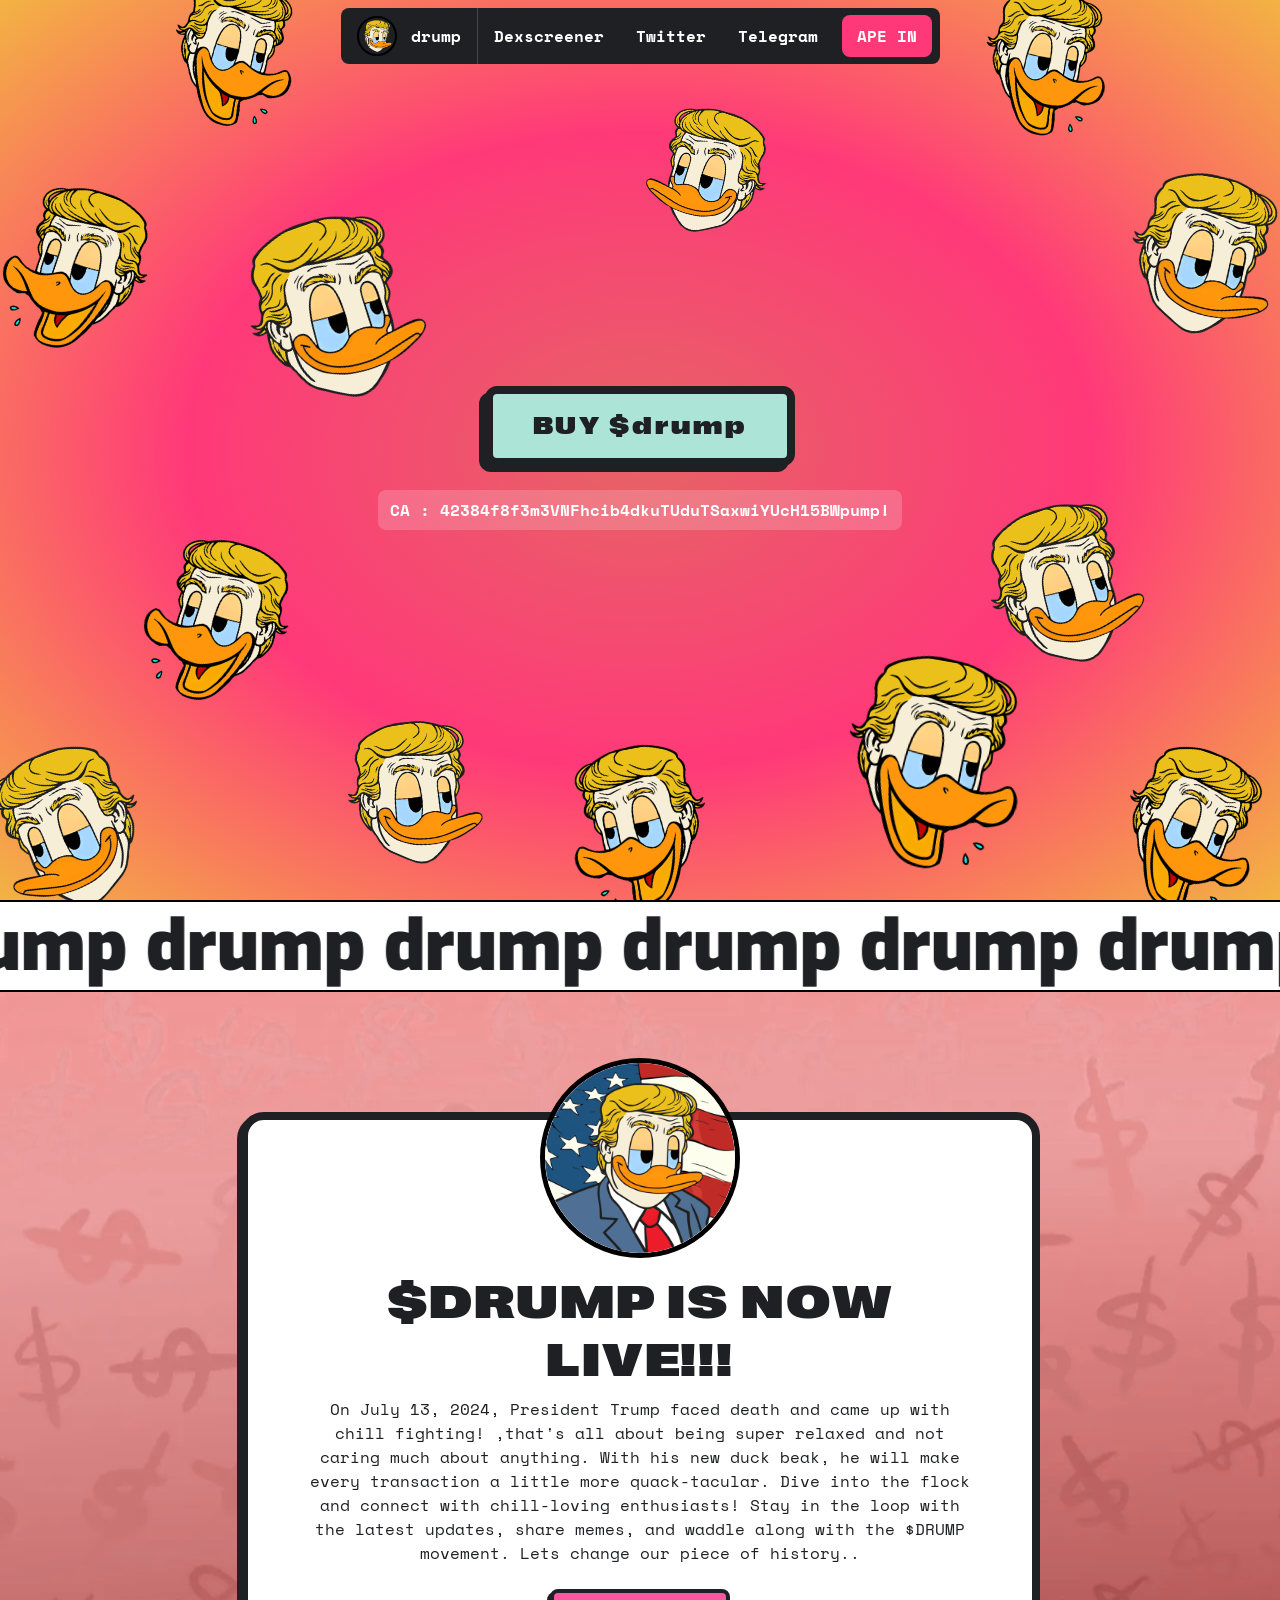
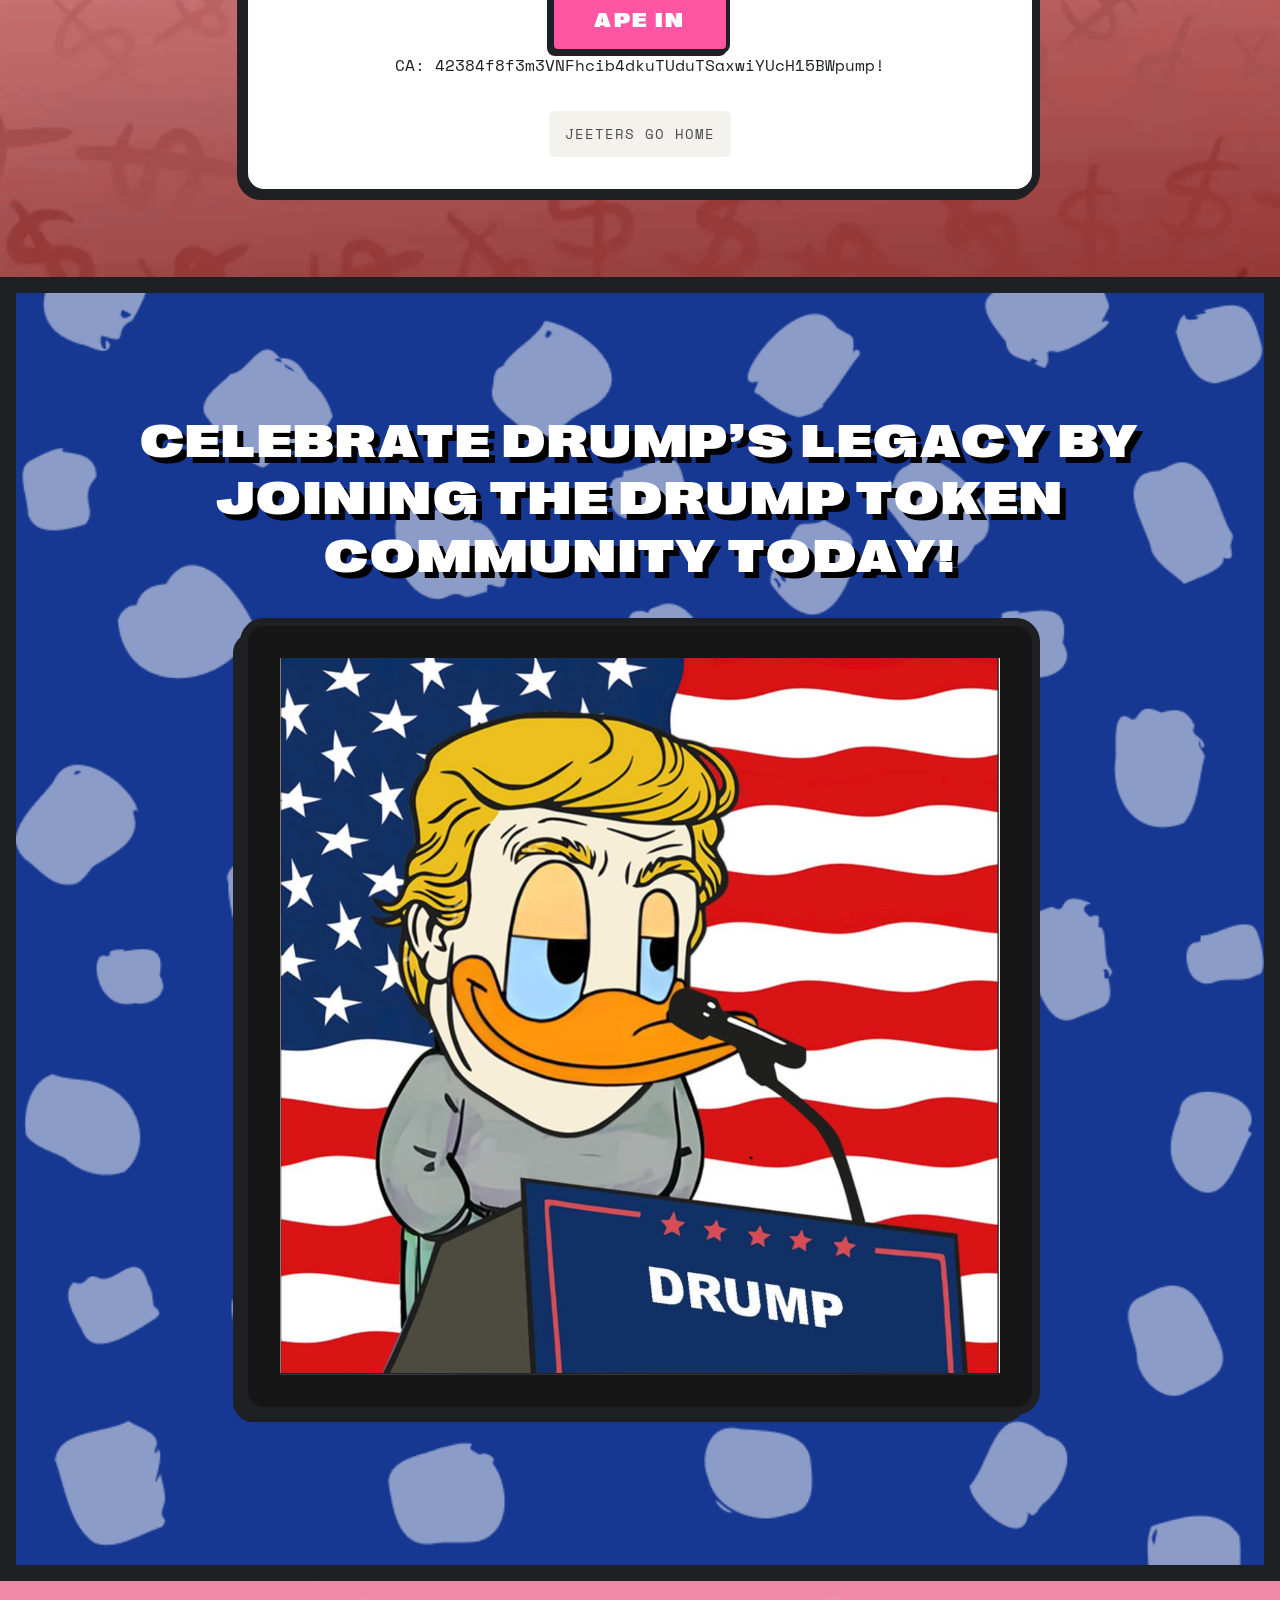
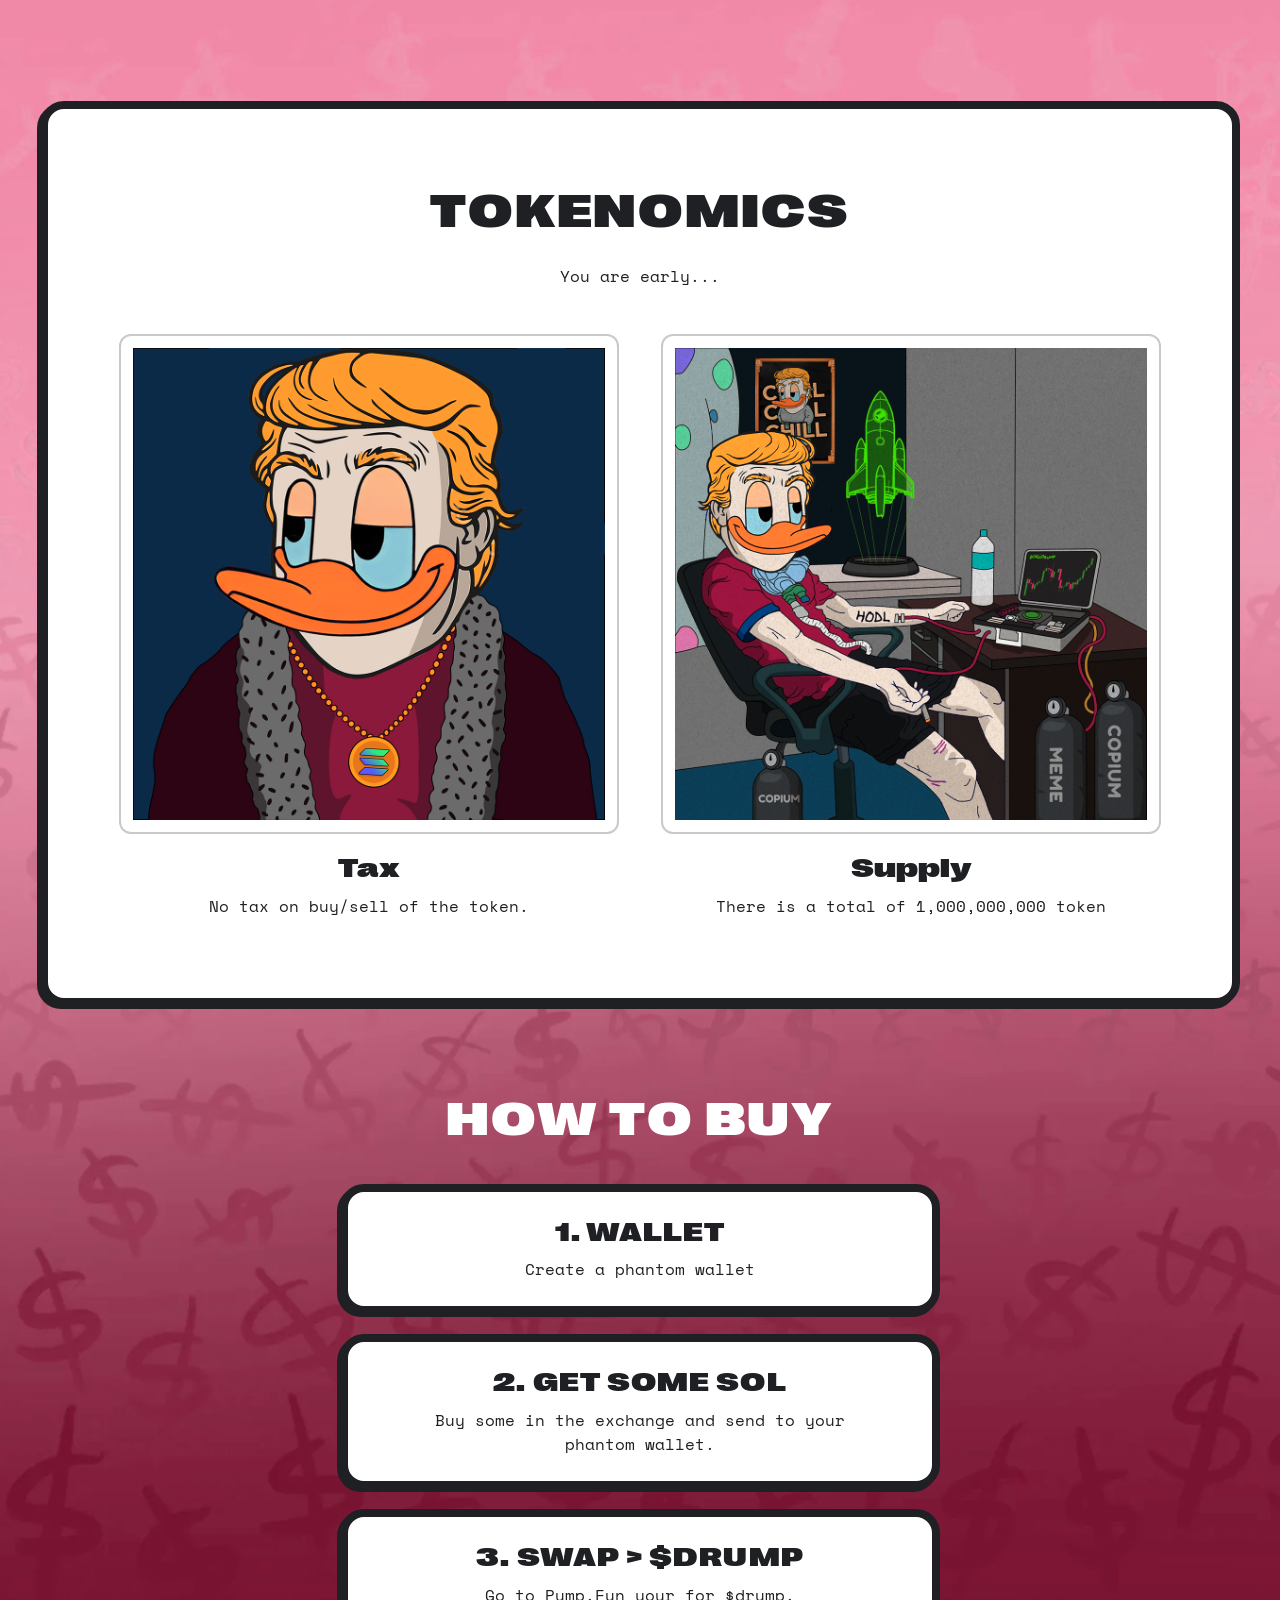
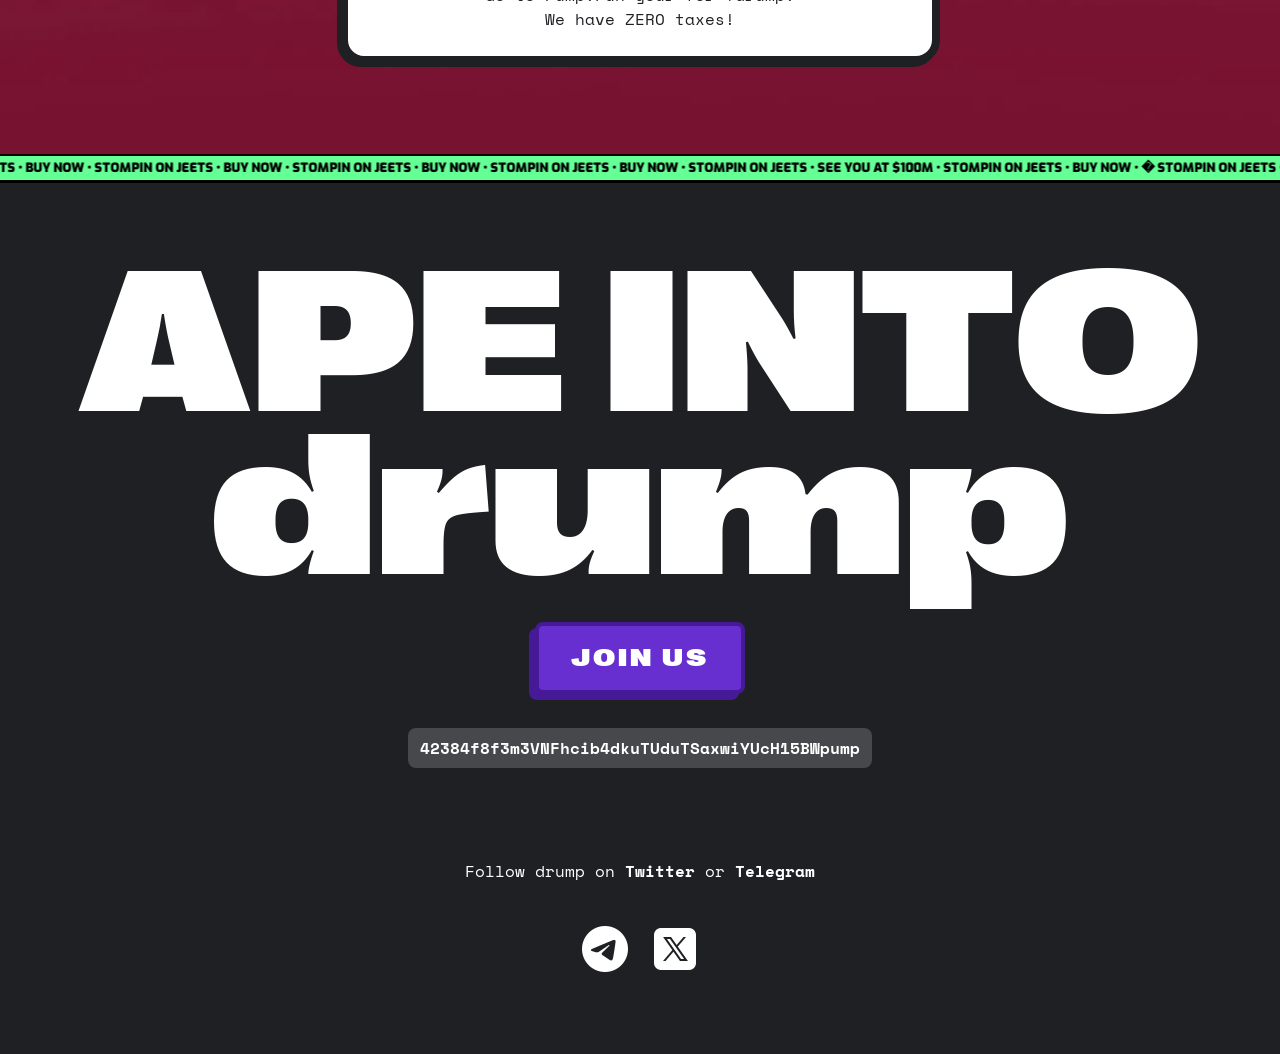
==== commit 7474289f: "Update index.html" ====
--- a/index.html
+++ b/index.html
@@ -74,10 +74,10 @@
 			<div class="hero-container">
 				<img src="../../chilldrump.com/matt/1.png" loading="lazy" width="132" data-w-id="a0208f05-c583-671a-6efe-07d1819420de" alt="" class="image-9 cr1"><img src="../../chilldrump.com/matt/3.png" loading="lazy" width="132" alt="" class="image-9 cl1"><img src="../../chilldrump.com/matt/2.png" loading="eager" width="132" alt="" class="image-9 tr"><img src="../../chilldrump.com/matt/2.png" loading="eager" width="132" data-w-id="a0208f05-c583-671a-6efe-07d1819420e1" alt="" class="image-9 tl"><img src="../../chilldrump.com/matt/4.png" loading="lazy" width="132" data-w-id="a0208f05-c583-671a-6efe-07d1819420e2" alt="" sizes="(max-width: 479px) 100vw, (max-width: 767px) 33vw, (max-width: 991px) 160.17721557617188px, 16vw" class="image-9 cr2 _738 _0292 _727272"><img src="../../chilldrump.com/matt/1.png" loading="lazy" width="132" sizes="(max-width: 479px) 85.8092041015625px, (max-width: 767px) 137.29473876953125px, (max-width: 991px) 160.17718505859375px, 18vw" alt="" class="image-9 cr2 _738 _0292"><img src="../../chilldrump.com/matt/2.png" loading="lazy" width="132" sizes="(max-width: 479px) 100vw, (max-width: 767px) 29vw, 21vw" alt="" class="image-9 cr2 _738"><img src="../../chilldrump.com/matt/1.png" loading="lazy" width="132" data-w-id="a0208f05-c583-671a-6efe-07d1819420e3" alt="" class="image-9 cl2"><img src="../../chilldrump.com/matt/3.png" loading="lazy" width="132" data-w-id="a0208f05-c583-671a-6efe-07d1819420e4" alt="" class="image-9 bl1"><img src="../../chilldrump.com/matt/1.png" loading="lazy" width="132" data-w-id="a0208f05-c583-671a-6efe-07d1819420e5" alt="" class="image-9 br1"><img src="../../chilldrump.com/matt/2.png" loading="lazy" width="132" data-w-id="a0208f05-c583-671a-6efe-07d1819420e6" alt="" class="image-9 br"><img src="../../chilldrump.com/matt/3.png" loading="lazy" width="132" data-w-id="a0208f05-c583-671a-6efe-07d1819420e7" alt="" class="image-9 bc"><img src="../../chilldrump.com/matt/4.png" loading="eager" width="132" data-w-id="a0208f05-c583-671a-6efe-07d1819420e8" alt="" sizes="(max-width: 479px) 135.74826049804688px, (max-width: 767px) 162.89791870117188px, (max-width: 991px) 190.04757690429688px, 22vw" class="image-9"><a href="https://pump.fun/" id="mint-button" target="_blank" class="primary-button-2 hero w-button">BUY $drump</a>
 				<div class="hero-price">
-					<strong fs-copyclip-message="Copied!" fs-copyclip-element="click">CA : SOON!</strong>
+					<strong fs-copyclip-message="Copied!" fs-copyclip-element="click">CA : 42384f8f3m3VNFhcib4dkuTUduTSaxwiYUcH15BWpump!</strong>
 				</div>
 				<div class="hero-price _7782">
-					<strong fs-copyclip-message="Copied!" fs-copyclip-element="click" class="bold-text">CA : SOON!</strong>
+					<strong fs-copyclip-message="Copied!" fs-copyclip-element="click" class="bold-text">CA : 42384f8f3m3VNFhcib4dkuTUduTSaxwiYUcH15BWpump!</strong>
 				</div>
 			</div>
 		</section>
@@ -114,7 +114,7 @@
 					Lets change our piece of history..				</p>
 				<a href="https://pump.fun/" target="_blank" class="primary-button w-button">APE IN</a>
                 <p>
-                    CA: SOON!
+                    CA: 42384f8f3m3VNFhcib4dkuTUduTSaxwiYUcH15BWpump!
                 </p>
 				<div class="price">JEETERS GO HOME</div>
 			</div>
@@ -206,7 +206,7 @@
 			<div class="domo-text purple">drump<br></div>
 			<a href="https://t.me/+L5KY-3obNJIxZDE0" id="mint-button" target="_blank" class="primary-button footer w-button">JOIN US</a>
 			<div class="hero-price _9i9i">
-				<strong fs-copyclip-message="Copied!" fs-copyclip-element="click">soon<br></strong>
+				<strong fs-copyclip-message="Copied!" fs-copyclip-element="click">42384f8f3m3VNFhcib4dkuTUduTSaxwiYUcH15BWpump<br></strong>
 			</div>
 			<div class="follow-test jejej">
 				Follow drump on
